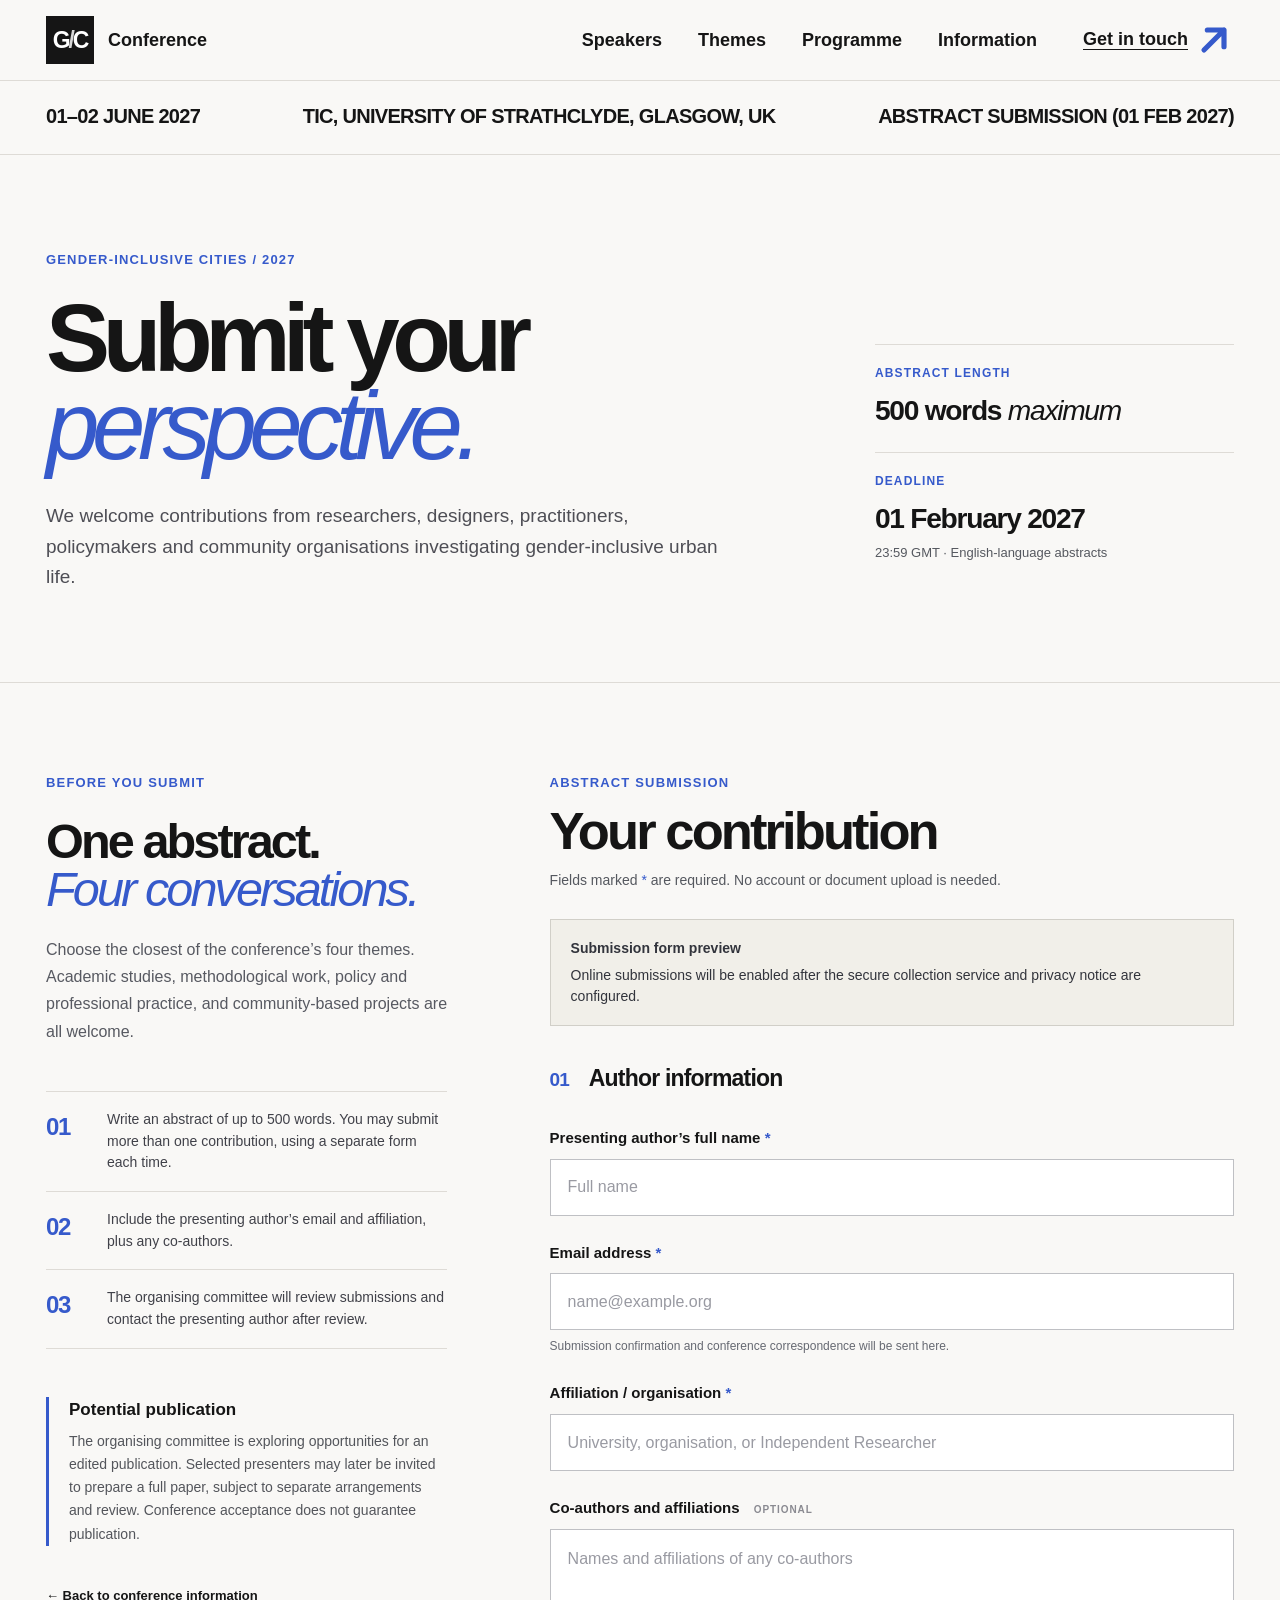
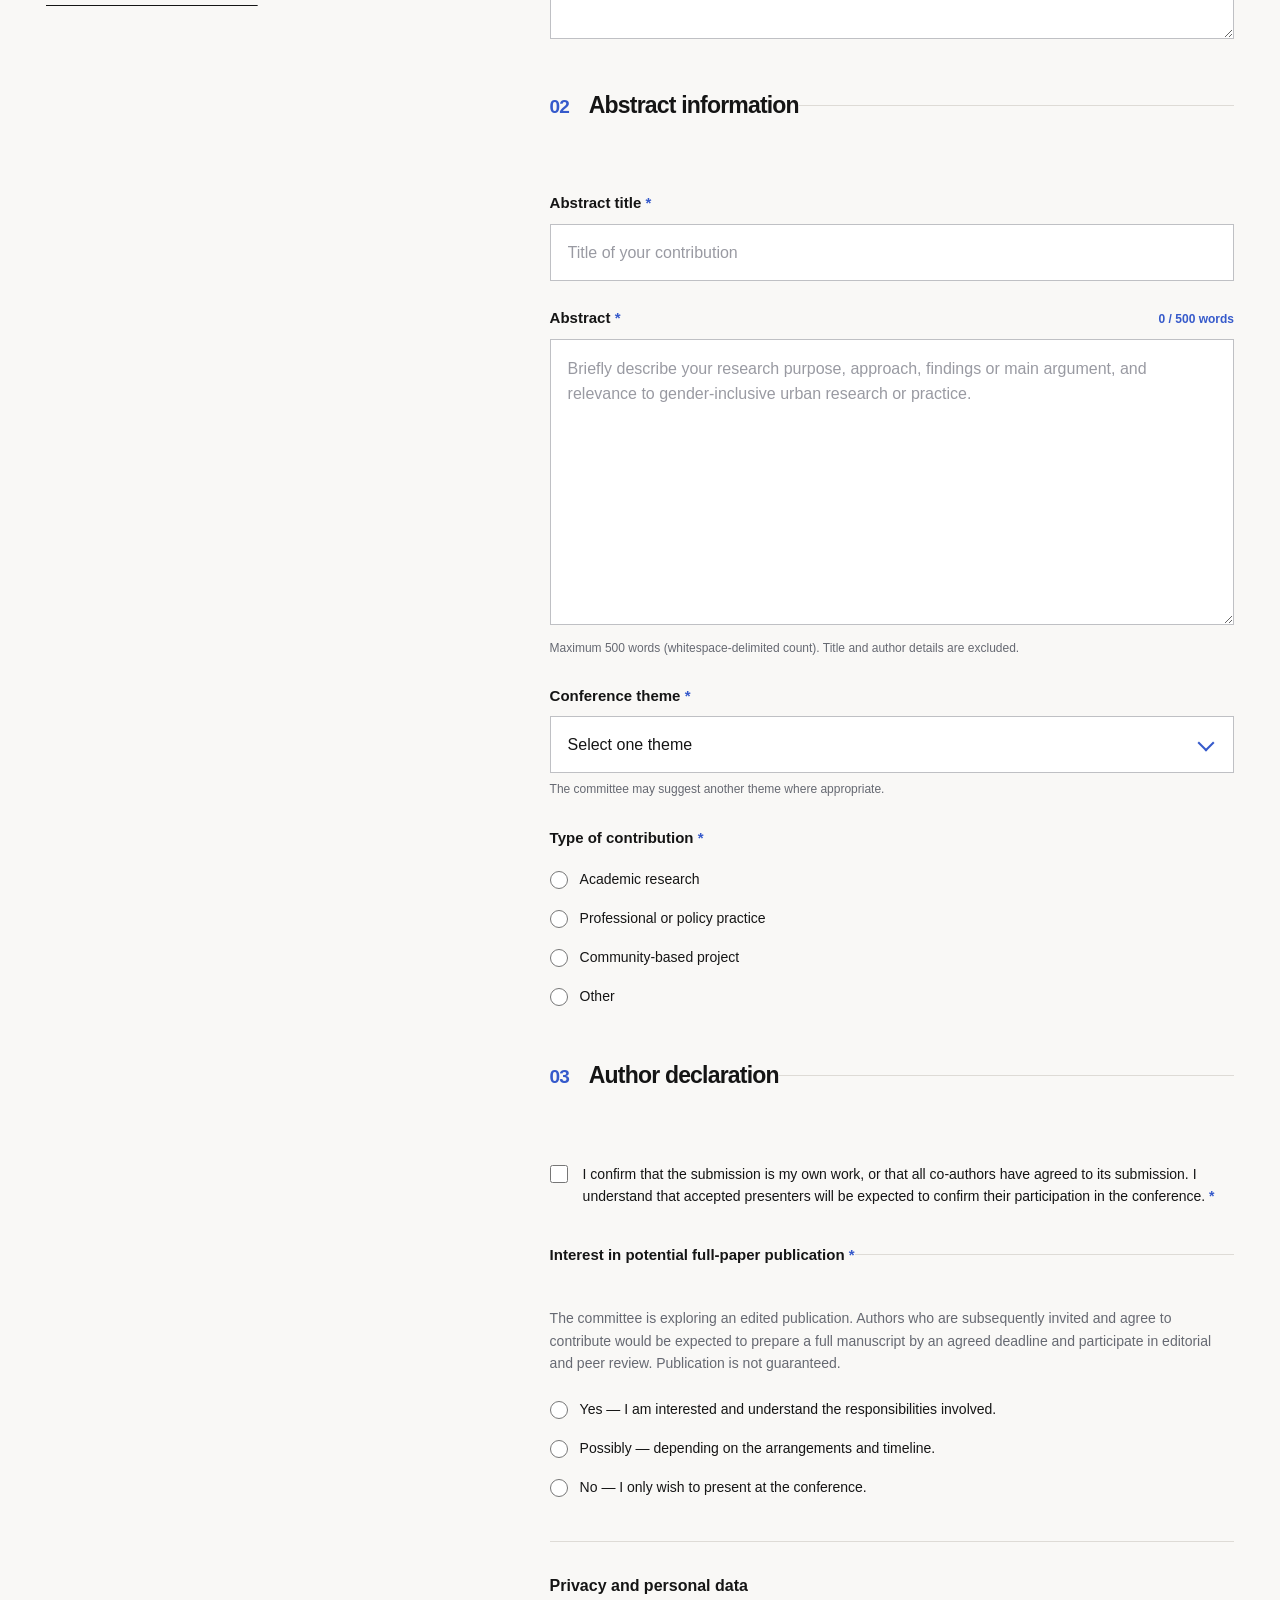
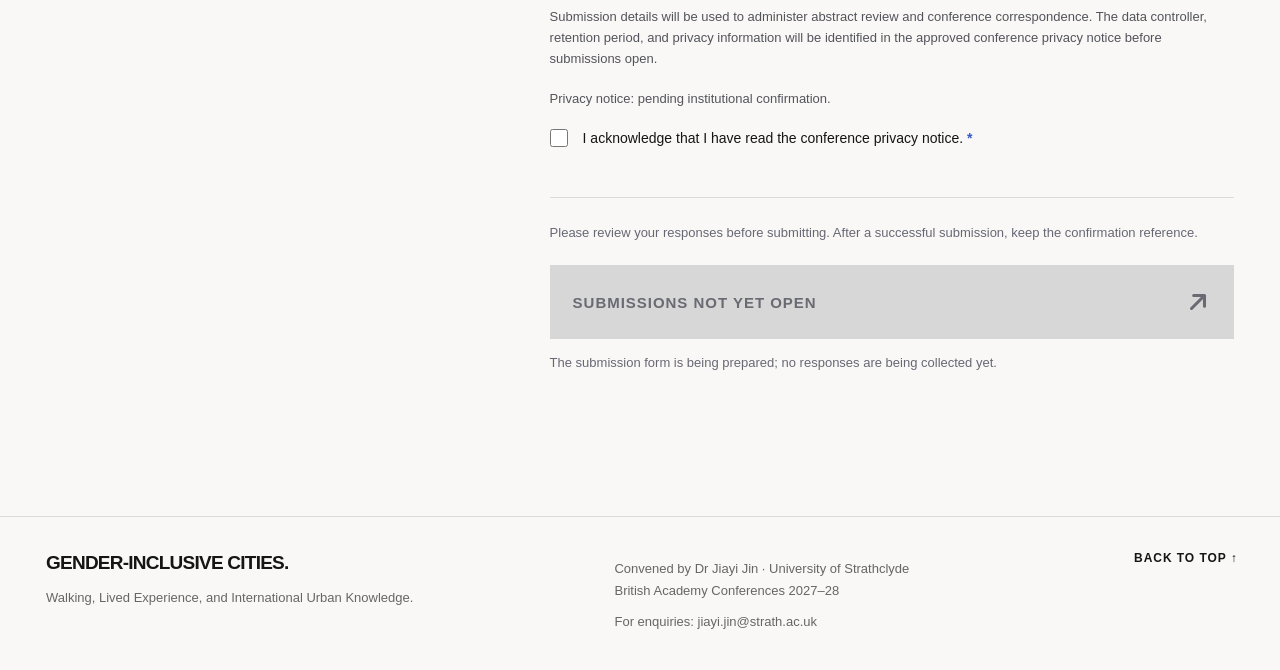
==== submit/index.html @ c65b5f75 "submission page" ====
<!DOCTYPE html>
<html lang="en">
<head>
<meta charset="utf-8">
<meta name="viewport" content="width=device-width, initial-scale=1">
<meta name="theme-color" content="#f9f8f6">
<meta name="description" content="Submit a 500-word abstract for Gender-inclusive Cities 2027 in Glasgow. Deadline: 1 February 2027, 23:59 GMT.">
<title>Abstract Submission | Gender-inclusive Cities 2027</title>
<link rel="icon" href="../assets/favicon.svg" type="image/svg+xml">
<link rel="stylesheet" href="../assets/style.css">
<link rel="stylesheet" href="style.css">
</head>
<body>
<a href="#main" class="skip-link">Skip to content</a>
<header class="site-header" id="top">
  <div class="wrap nav-row">
    <a class="brand" href="../" aria-label="Gender-inclusive Cities, return to homepage"><span class="brand-symbol">G<span>/</span>C</span><span class="brand-label">Conference</span></a>
    <nav class="nav-links" aria-label="Main navigation">
      <a href="../#speakers">Speakers</a>
      <a href="../#themes">Themes</a>
      <a href="../#programme">Programme</a>
      <a href="../#information">Information</a>
      <a class="nav-contact" href="../#contact"><span class="nav-contact-label">Get in touch</span><span aria-hidden="true" class="nav-contact-arrow"><svg class="nav-contact-arrow-icon" width="40" height="40" viewBox="0 0 24 24" focusable="false"><path d="M6 18 18 6 M8 6 H18 V16" fill="none" stroke="currentColor" stroke-width="3.1" stroke-linecap="round" stroke-linejoin="round"/></svg></span></a>
    </nav>
  </div>
</header>
<section class="facts-strip" aria-label="Conference essentials">
 <div class="wrap facts-row">
  <div class="fact-cell">01–02 JUNE 2027</div>
  <div class="fact-cell fact-venue">TIC, UNIVERSITY OF STRATHCLYDE, GLASGOW, UK</div>
  <div class="fact-cell">ABSTRACT SUBMISSION <span class="fact-nowrap">(01 FEB 2027)</span></div>
 </div>
</section>
<main id="main">
  <section class="submit-hero wrap" aria-labelledby="submission-title">
    <div>
      <p class="submit-kicker">GENDER-INCLUSIVE CITIES / 2027</p>
      <h1 id="submission-title">Submit your<br><em>perspective.</em></h1>
      <p class="submit-deck">We welcome contributions from researchers, designers, practitioners, policymakers and community organisations investigating gender-inclusive urban life.</p>
    </div>
    <div class="submit-metrics" aria-label="Submission essentials">
      <div><span>ABSTRACT LENGTH</span><strong>500 words <em>maximum</em></strong></div>
      <div><span>DEADLINE</span><strong>01 February 2027</strong><small>23:59 GMT · English-language abstracts</small></div>
    </div>
  </section>
  <div class="submit-divider"></div>
  <section class="submission-layout wrap" aria-label="Submission form and guidelines">
   <aside class="submission-aside">
     <p class="submit-kicker">BEFORE YOU SUBMIT</p>
     <h2>One abstract.<br><em>Four conversations.</em></h2>
     <p>Choose the closest of the conference’s four themes. Academic studies, methodological work, policy and professional practice, and community-based projects are all welcome.</p>
     <div class="guidance-panel">
       <div><span>01</span><p>Write an abstract of up to 500 words. You may submit more than one contribution, using a separate form each time.</p></div>
       <div><span>02</span><p>Include the presenting author’s email and affiliation, plus any co-authors.</p></div>
       <div><span>03</span><p>The organising committee will review submissions and contact the presenting author after review.</p></div>
     </div>
     <div class="publication-note">
       <h3>Potential publication</h3>
       <p>The organising committee is exploring opportunities for an edited publication. Selected presenters may later be invited to prepare a full paper, subject to separate arrangements and review. Conference acceptance does not guarantee publication.</p>
     </div>
     <a class="back-to-home" href="../#information">← Back to conference information</a>
   </aside>
   <div class="form-column">
    <div class="form-intro">
      <p class="submit-kicker">ABSTRACT SUBMISSION</p>
      <h2>Your contribution</h2>
      <p>Fields marked <span aria-hidden="true" class="required-mark">*</span><span class="sr-only">required</span> are required. No account or document upload is needed.</p>
    </div>
    <div id="submission-availability" class="submission-notice" role="status" aria-live="polite">
      <strong>Submission form preview</strong>
      <span>Online submissions will be enabled after the secure collection service and privacy notice are configured.</span>
    </div>
    <form id="abstract-form" method="post" action="" accept-charset="UTF-8" autocomplete="on">
      <input type="hidden" name="request_uid" id="request_uid" value="">
      <div class="anti-spam" aria-hidden="true"><label for="homepage_field">Leave this field empty</label><input id="homepage_field" name="website_field" type="text" tabindex="-1" autocomplete="off"></div>
      <fieldset class="form-section">
        <legend><span>01</span> Author information</legend>
        <div class="form-row"><label for="presenter_name">Presenting author’s full name <span aria-hidden="true" class="required-mark">*</span></label><input id="presenter_name" name="presenter_name" autocomplete="name" maxlength="160" required placeholder="Full name"></div>
        <div class="form-row"><label for="presenter_email">Email address <span aria-hidden="true" class="required-mark">*</span></label><input id="presenter_email" type="email" name="presenter_email" autocomplete="email" maxlength="254" required placeholder="name@example.org"><p class="input-help">Submission confirmation and conference correspondence will be sent here.</p></div>
        <div class="form-row"><label for="affiliation">Affiliation / organisation <span aria-hidden="true" class="required-mark">*</span></label><input id="affiliation" name="affiliation" maxlength="220" required placeholder="University, organisation, or Independent Researcher"></div>
        <div class="form-row"><label for="coauthors">Co-authors and affiliations <span class="optional-tag">OPTIONAL</span></label><textarea id="coauthors" name="coauthors" rows="3" maxlength="2500" placeholder="Names and affiliations of any co-authors"></textarea></div>
      </fieldset>
      <fieldset class="form-section">
        <legend><span>02</span> Abstract information</legend>
        <div class="form-row"><label for="abstract_title">Abstract title <span aria-hidden="true" class="required-mark">*</span></label><input id="abstract_title" name="abstract_title" maxlength="320" required placeholder="Title of your contribution"></div>
        <div class="form-row"><div class="label-row"><label for="abstract_text">Abstract <span aria-hidden="true" class="required-mark">*</span></label><span id="word-count" class="word-count" aria-live="polite">0 / 500 words</span></div><textarea id="abstract_text" name="abstract_text" rows="10" maxlength="18000" required placeholder="Briefly describe your research purpose, approach, findings or main argument, and relevance to gender-inclusive urban research or practice."></textarea><p class="input-help" id="word-feedback">Maximum 500 words (whitespace-delimited count). Title and author details are excluded.</p></div>
        <div class="form-row"><label for="conference_theme">Conference theme <span aria-hidden="true" class="required-mark">*</span></label><div class="select-wrap"><select id="conference_theme" name="conference_theme" required><option value="">Select one theme</option><option value="Methodologies for Gender-Inclusive Research">01 — Methodologies for Gender-Inclusive Research</option><option value="Intersectionality and Lived Experience">02 — Intersectionality and Lived Experience</option><option value="Policy, Planning, and Practice">03 — Policy, Planning, and Practice</option><option value="Digital Urban Futures and Technology">04 — Digital Urban Futures and Technology</option></select></div><p class="input-help">The committee may suggest another theme where appropriate.</p></div>
        <fieldset class="nested-choice"><legend>Type of contribution <span aria-hidden="true" class="required-mark">*</span></legend>
          <label class="choice"><input type="radio" name="contribution_type" value="Academic research" required><span>Academic research</span></label>
          <label class="choice"><input type="radio" name="contribution_type" value="Professional or policy practice"><span>Professional or policy practice</span></label>
          <label class="choice"><input type="radio" name="contribution_type" value="Community-based project"><span>Community-based project</span></label>
          <label class="choice"><input type="radio" name="contribution_type" value="Other"><span>Other</span></label>
        </fieldset>
      </fieldset>
      <fieldset class="form-section declaration-section">
        <legend><span>03</span> Author declaration</legend>
        <label class="checkbox-line"><input type="checkbox" name="author_declaration" value="yes" required><span>I confirm that the submission is my own work, or that all co-authors have agreed to its submission. I understand that accepted presenters will be expected to confirm their participation in the conference. <b aria-hidden="true" class="required-mark">*</b></span></label>
        <fieldset class="nested-choice paper-choice"><legend>Interest in potential full-paper publication <span aria-hidden="true" class="required-mark">*</span></legend>
          <p class="input-help paper-intro">The committee is exploring an edited publication. Authors who are subsequently invited and agree to contribute would be expected to prepare a full manuscript by an agreed deadline and participate in editorial and peer review. Publication is not guaranteed.</p>
          <label class="choice"><input type="radio" name="publication_interest" value="Yes" required><span>Yes — I am interested and understand the responsibilities involved.</span></label>
          <label class="choice"><input type="radio" name="publication_interest" value="Possibly"><span>Possibly — depending on the arrangements and timeline.</span></label>
          <label class="choice"><input type="radio" name="publication_interest" value="No"><span>No — I only wish to present at the conference.</span></label>
        </fieldset>
        <div class="privacy-block"><p class="privacy-heading">Privacy and personal data</p><p>Submission details will be used to administer abstract review and conference correspondence. The data controller, retention period, and privacy information will be identified in the approved conference privacy notice before submissions open.</p>
          <p><a id="privacy-notice-link" href="#" hidden target="_blank" rel="noopener">Read the conference privacy notice <span aria-hidden="true">↗</span></a><span id="privacy-notice-pending">Privacy notice: pending institutional confirmation.</span></p>
          <label class="checkbox-line"><input type="checkbox" id="privacy_acknowledged" name="privacy_acknowledged" value="yes" required><span>I acknowledge that I have read the conference privacy notice. <b aria-hidden="true" class="required-mark">*</b></span></label>
        </div>
      </fieldset>
      <div class="submission-controls">
        <p class="submission-caution">Please review your responses before submitting. After a successful submission, keep the confirmation reference.</p>
        <button class="submit-button" id="send-button" type="submit" disabled>SUBMISSIONS NOT YET OPEN <svg width="26" height="26" viewBox="0 0 24 24" aria-hidden="true"><path d="M6 18 18 6 M8 6 H18 V16" fill="none" stroke="currentColor" stroke-width="2.8" stroke-linecap="round" stroke-linejoin="round"/></svg></button>
        <p id="submission-message" class="submission-message" aria-live="polite">The submission form is being prepared; no responses are being collected yet.</p>
      </div>
    </form>
   </div>
  </section>
</main>
<footer class="footer"><div class="wrap footer-inner"><div><strong>GENDER-INCLUSIVE CITIES<span>.</span></strong><p>Walking, Lived Experience, and International Urban Knowledge.</p></div><div><p>Convened by Dr Jiayi Jin · University of Strathclyde<br>British Academy Conferences 2027–28</p><p class="fineprint">For enquiries: <a href="mailto:jiayi.jin@strath.ac.uk">jiayi.jin@strath.ac.uk</a></p></div><a href="#top">BACK TO TOP ↑</a></div></footer>
<script src="config.js"></script>
<script src="submit.js"></script>
</body>
</html>
---- assets/style.css ----
/* Gender-inclusive Cities / Editorial conference theme B
   Edit these CSS variables to change the entire colour palette. */
:root{--paper:#f7f5f1;--ink:#1c1d24;--blue:#3946d9;--blue-strong:#3340cf;--lavender:#e9e8fa;--lilac:#d4d5f3;--coral:#edaa86;--white:#fff;--muted:#676875;--line:#d9d7d0;--soft-line:#dce0eb}
*{box-sizing:border-box}html{scroll-behavior:smooth;scroll-padding-top:88px}body{margin:0;background:var(--paper);color:var(--ink);font-family:Helvetica, Arial, sans-serif;line-height:1.5;-webkit-font-smoothing:antialiased}a{color:inherit;text-decoration:none}button,a{outline-offset:4px}::selection{background:#bfc4fb;color:#171828}.wrap{width:min(1376px,calc(100% - 92px));margin-inline:auto}.skip-link{position:absolute;left:-9999px;top:0;z-index:100;background:#fff;padding:1rem}.skip-link:focus{left:8px}.topline{background:var(--ink);color:#fff}.topline-inner{display:flex;justify-content:space-between;gap:20px;min-height:30px;align-items:center;font-size:10px;letter-spacing:.16em;font-weight:700}.site-header{background:var(--paper);position:relative;z-index:10;border-bottom:1px solid var(--line)}.nav-row{display:flex;align-items:center;justify-content:space-between;gap:40px;min-height:84px}.brand{display:flex;align-items:center;gap:14px}.brand-symbol{background:var(--blue);color:#fff;width:52px;height:52px;display:flex;align-items:center;justify-content:center;white-space:nowrap;font-size:23px;font-weight:900;letter-spacing:-.09em}.brand-symbol span{color:var(--coral)}.brand-label{font-size:12px;font-weight:900;letter-spacing:.07em;line-height:1.17}.nav-links{display:flex;align-items:center;gap:36px;font-size:13px;font-weight:700}.nav-links>a:hover{text-decoration:underline;text-underline-offset:5px}.nav-links .nav-contact{background:var(--ink);color:#fff;padding:12px 17px}.nav-links .nav-contact:hover{background:var(--blue);text-decoration:none}.nav-contact span{margin-left:10px}
.key-facts{background:var(--blue);color:#fff}.fact-grid{display:grid;grid-template-columns:1fr 1.12fr .9fr;gap:0;position:relative;padding-top:21px;padding-bottom:27px}.fact{min-width:0;padding:0 28px 0 0}.fact+.fact{border-left:1px solid rgba(255,255,255,.3);padding-left:28px}.fact-label{display:block;color:#cbd0ff;font-size:10px;letter-spacing:.17em;font-weight:800;margin-bottom:8px}.fact-value{font-weight:800;letter-spacing:-.038em;font-size:clamp(18px,1.85vw,27px);line-height:1.15}.fact-star{color:var(--coral)}.fact-small{font-size:15px;letter-spacing:-.01em;font-weight:400;color:#e1e2ff;margin-left:7px}.fact-note{position:absolute;bottom:6px;left:0;font-size:10px;letter-spacing:.005em;color:#e0e2ff;margin:0}
.hero{padding-block:62px 70px;display:grid;grid-template-columns:1.08fr .92fr;gap:45px;min-height:592px}.hero-left{display:flex;flex-direction:column;min-width:0}.eyebrow,.section-kicker{font-size:11px;letter-spacing:.16em;font-weight:800}.eyebrow{display:flex;gap:9px;align-items:center}.dot{height:9px;width:9px;border-radius:100%;display:inline-block;background:var(--coral)}.eyebrow-separator{color:var(--blue);padding:0 4px}.hero h1{font-size:clamp(66px,7.35vw,119px);font-weight:800;letter-spacing:-.091em;line-height:.94;margin:29px 0 24px}.hero h1 em,.section-intro h2 em,.themes-header h2 em,.programme-lead h2 em,.information-section h2 em,.contact-inner h2 em{font-family:Helvetica, Arial, sans-serif;font-style:italic;font-weight:400;letter-spacing:-.04em}.hero h1 em{color:var(--blue)}.period{color:var(--coral)}.hero-sub{font-size:clamp(19px,2vw,27px);font-weight:600;line-height:1.24;letter-spacing:-.035em;margin:0}.hero-footer{display:flex;align-items:end;justify-content:space-between;gap:20px;margin-top:auto;padding-top:30px}.hero-footer p{max-width:330px;font-size:14px;color:var(--muted);line-height:1.62;margin:0}.round-link{flex:0 0 138px;width:138px;height:64px;border-top:1px solid var(--ink);border-bottom:1px solid var(--ink);display:flex;align-items:center;justify-content:space-between;gap:12px;font-size:10px;line-height:1.4;font-weight:900;letter-spacing:.045em}.round-link>span{font-size:27px;color:var(--blue);font-weight:400}.round-link:hover{color:var(--blue);border-color:var(--blue)}
.roll-panel{background:var(--blue);color:white;position:relative;padding:30px 31px 20px;overflow:hidden;isolation:isolate;min-height:500px;display:flex;flex-direction:column}.roll-panel:before{content:'';position:absolute;right:-60px;top:-95px;width:250px;height:250px;border:1px solid rgba(255,255,255,.2);border-radius:50%;z-index:-1}.roll-panel:after{content:'';position:absolute;right:-90px;top:-125px;width:310px;height:310px;border:1px solid rgba(255,255,255,.13);border-radius:50%;z-index:-1}.roll-top{display:flex;align-items:start;justify-content:space-between;gap:15px;margin-bottom:28px}.roll-label{font-size:10px;letter-spacing:.16em;color:#d4d7ff;font-weight:800}.roll-top h2{font-size:clamp(23px,2.15vw,34px);line-height:1.1;letter-spacing:-.045em;margin:12px 0 0;font-weight:700}.roll-top h2 span{color:var(--coral)}.roll-count{font-size:53px;line-height:1;font-weight:800;letter-spacing:-.06em;text-align:right}.roll-count span{display:block;font-size:9px;letter-spacing:.1em;color:#e3e4ff;font-weight:700;margin-top:8px}.roll-grid{display:grid;grid-template-columns:1fr 1fr;gap:0 23px;position:relative;z-index:2}.roll-name{display:flex;align-items:baseline;gap:8px;padding:7px 0;border-bottom:1px solid rgba(255,255,255,.28);font-size:clamp(11px,1.05vw,14px);font-weight:600;line-height:1.2}.roll-name:hover{color:#ffdbca}.roll-bullet{display:inline-block;flex:0 0 5px;width:5px;height:5px;border-radius:50%;background:var(--coral)}.roll-bottom{display:flex;justify-content:space-between;gap:15px;align-items:end;font-size:9px;font-weight:800;letter-spacing:.11em;margin-top:auto;padding-top:36px;position:relative;z-index:1}.roll-bottom a{white-space:nowrap;color:#fff;border-bottom:1px solid white;padding-bottom:4px}.roll-orbit{width:190px;position:absolute;bottom:-13px;left:-5px;opacity:.4;pointer-events:none}
.meta-band{background:var(--ink);color:#fff}.meta-items{min-height:70px;display:flex;align-items:center;justify-content:space-between;gap:22px;font-size:10px;letter-spacing:.14em;font-weight:800}.meta-items b{font-size:23px;letter-spacing:-.03em;margin-right:7px;color:var(--coral)}.meta-items i{font-family:Helvetica, Arial, sans-serif;font-size:17px;font-style:normal;color:var(--coral)}
.speakers-section{background:var(--lavender);padding:95px 0 100px}.section-kicker{color:var(--blue)}.section-intro{display:grid;grid-template-columns:1fr minmax(340px,.66fr);gap:70px;align-items:end;margin:15px 0 55px}.section-intro h2,.themes-header h2,.programme-lead h2,.information-section h2,.contact-inner h2{font-size:clamp(42px,5.3vw,77px);line-height:1;letter-spacing:-.065em;margin:0;font-weight:800}.section-intro h2 em,.themes-header h2 em,.programme-lead h2 em,.information-section h2 em,.contact-inner h2 em{color:var(--blue)}.section-intro p{font-size:15px;line-height:1.75;color:#565967;margin:0 0 6px}.speaker-group{border-top:1px solid #b8badc;padding:28px 0 48px;scroll-margin-top:40px}.group-head{display:grid;grid-template-columns:100px minmax(0,1fr) minmax(180px,260px);gap:16px;margin-bottom:24px;align-items:start}.group-no{font-size:67px;line-height:1;letter-spacing:-.08em;font-weight:900;color:var(--blue)}.group-sash{font-size:18px;vertical-align:top;letter-spacing:0;margin-left:8px;font-weight:400;color:#858cd4}.group-category{font-size:10px;font-weight:800;letter-spacing:.15em;color:var(--blue);margin-bottom:7px}.group-head h3{font-size:30px;line-height:1.1;letter-spacing:-.04em;max-width:580px;margin:0 0 8px}.group-desc{font-size:14px;color:#626475;max-width:650px;margin:0;line-height:1.5}.chair{border-left:2px solid var(--blue);padding-left:15px;margin-top:3px}.chair span{display:block;font-size:10px;font-weight:800;letter-spacing:.12em;color:var(--blue);margin-bottom:5px}.chair strong{display:block;font-size:14px;line-height:1.4}.speaker-grid{display:grid;grid-template-columns:repeat(4,minmax(0,1fr));gap:14px}.person-card{background:#fff;min-height:286px;border:1px solid rgba(38,40,95,.08);padding:19px 18px 17px;display:flex;flex-direction:column;transition:transform .2s ease,box-shadow .2s ease}.person-card:hover{transform:translateY(-3px);box-shadow:0 12px 24px rgba(22,31,74,.09)}.person-meta{display:flex;justify-content:space-between;gap:10px;color:#7c7e94;font-size:9px;letter-spacing:.06em;font-weight:800;min-height:14px}.person-index{color:var(--blue);letter-spacing:0}.person-card h4{font-size:clamp(21px,1.68vw,26px);letter-spacing:-.052em;line-height:1.06;margin:25px 0 13px;min-height:58px}.person-role{font-weight:700;font-size:12px;line-height:1.45;margin:0 0 4px}.person-institution{font-size:12px;line-height:1.4;color:#686b7b;margin:0}.muted-institution{font-style:italic}.person-bottom{margin-top:auto;padding-top:18px;border-top:1px solid #e4e4ef}.person-bottom p{font-size:11px;line-height:1.48;color:#656778;margin:0}.person-status{display:inline-block;background:#f9e6db;color:#914a2b;font-size:9px;line-height:1.3;font-weight:800;margin-top:8px;padding:4px 7px;text-transform:uppercase;letter-spacing:.03em}.speaker-disclaimer{font-size:11px;line-height:1.7;margin:0;color:#5a5d73}
.themes-section{padding-top:103px;padding-bottom:115px}.themes-header{display:grid;grid-template-columns:1.2fr .8fr;gap:45px;margin-top:20px;margin-bottom:55px;align-items:end}.themes-header p{max-width:350px;font-size:16px;line-height:1.65;color:var(--muted)}.theme-list{border-top:1px solid var(--ink)}.theme-item{position:relative;display:grid;grid-template-columns:210px 1fr 70px;align-items:center;border-bottom:1px solid #c8c7c0;gap:20px;padding:20px 12px;transition:background .2s ease}.theme-item:hover{background:#edeef7}.theme-item>span{font-size:11px;font-weight:800;letter-spacing:.12em;color:var(--blue)}.theme-item h3{font-size:clamp(24px,2.5vw,37px);font-weight:600;letter-spacing:-.05em;line-height:1.13;margin:0}.theme-arrow{font-size:28px;color:var(--blue);text-align:right}
.programme-section{background:#dcdef8;padding:90px 0}.programme-inner{display:grid;grid-template-columns:.92fr 1.08fr;gap:80px}.programme-lead h2{margin-top:17px}.programme-lead>p{font-size:15px;line-height:1.75;color:#575b70;max-width:460px;margin:28px 0}.programme-status{display:inline-flex;gap:25px;align-items:center;border:1px solid var(--blue);padding:13px 17px;font-weight:800;font-size:11px;letter-spacing:.09em;color:var(--blue)}.programme-status span{font-size:19px}.schedule-preview{background:var(--paper);padding:25px 27px}.schedule-top,.schedule-bottom{display:flex;justify-content:space-between;gap:16px;font-size:10px;font-weight:800;letter-spacing:.12em;color:var(--blue);padding:0 0 20px}.schedule-row{border-top:1px solid var(--line);display:grid;grid-template-columns:45px 1fr 20px;align-items:center;gap:10px;padding:22px 0}.schedule-row>span{font-size:20px;font-weight:800;color:var(--blue)}.schedule-row strong{font-size:17px;letter-spacing:-.03em;line-height:1.3}.schedule-row a{font-size:20px;color:var(--blue)}.schedule-bottom{border-top:1px solid var(--line);padding-top:18px;padding-bottom:0;color:var(--muted);font-weight:500;letter-spacing:0}
.information-section{padding-top:110px;padding-bottom:122px}.information-grid{display:grid;grid-template-columns:1fr 1fr;gap:100px;margin-top:18px}.information-grid>div:first-child p{color:var(--muted);font-size:16px;line-height:1.75;max-width:460px;margin-top:27px}.information-details>div{padding:18px 0 20px;border-bottom:1px solid var(--line);display:grid;grid-template-columns:135px 1fr;column-gap:10px;row-gap:5px}.information-details>div:first-child{border-top:1px solid var(--line)}.information-details span{font-size:11px;font-weight:800;color:var(--blue);letter-spacing:.09em;grid-row:1 / span 2;padding-top:3px}.information-details strong{font-size:17px;letter-spacing:-.03em}.information-details p{margin:0;color:var(--muted);font-size:13px;line-height:1.5}
.contact-section{background:var(--blue);color:white}.contact-inner{padding:85px 0 100px;display:grid;grid-template-columns:1fr .7fr;gap:100px;align-items:center}.contact-inner .section-kicker{color:#ced0ff;display:block;margin-bottom:24px}.contact-inner h2 em{color:var(--coral)}.contact-right p{font-size:16px;line-height:1.7;max-width:420px;margin:0 0 26px}.contact-button{background:white;color:var(--ink);display:inline-flex;justify-content:space-between;gap:60px;align-items:center;padding:15px 22px;font-size:11px;letter-spacing:.08em;font-weight:800}.contact-button>span{font-size:24px;color:var(--blue);line-height:1}.contact-button:hover{background:#eaeafd}.footer{background:var(--ink);color:white}.footer-inner{min-height:170px;padding:35px 0;display:grid;grid-template-columns:1.1fr 1fr 100px;gap:30px;align-items:start}.footer-inner strong{font-size:19px;letter-spacing:-.04em}.footer-inner strong span{color:var(--coral)}.footer p{margin:9px 0 0;font-size:12px;line-height:1.7;color:#c7c8d2}.footer .fineprint{font-size:10px;color:#8f91a1}.footer-inner>a{font-size:11px;letter-spacing:.08em;font-weight:800;text-align:right;white-space:nowrap}
@media(max-width:1160px){.wrap{width:min(100% - 56px,1376px)}.nav-links{gap:23px}.hero{gap:24px}.roll-panel{padding:24px 22px}.roll-name{font-size:12px}.group-head{grid-template-columns:70px 1fr 220px}.group-no{font-size:52px}.person-card{padding:15px 14px}.person-card h4{font-size:21px}.information-grid{gap:55px}}
@media(max-width:930px){.wrap{width:calc(100% - 44px)}.nav-row{min-height:75px}.nav-links{gap:17px;font-size:12px}.nav-links .nav-contact{padding:10px 12px}.hero{grid-template-columns:1fr;min-height:auto;padding-block:54px 62px}.hero h1{font-size:clamp(72px,12vw,110px);margin-bottom:22px}.hero-footer{margin-top:22px}.hero-left{min-height:420px}.roll-panel{min-height:480px;padding:29px 30px}.roll-name{font-size:14px}.roll-top h2{font-size:31px}.meta-items{flex-wrap:wrap;padding-block:18px}.speaker-grid{grid-template-columns:repeat(2,1fr)}.person-card{min-height:240px;padding:18px}.person-card h4{font-size:25px;min-height:auto}.programme-inner{gap:35px}.group-head{grid-template-columns:65px 1fr 210px}.theme-item{grid-template-columns:130px 1fr 30px}.contact-inner{gap:40px}}
@media(max-width:670px){.topline-inner{min-height:26px;font-size:8px;letter-spacing:.09em}.topline-inner span:last-child{display:none}.wrap{width:calc(100% - 34px)}.nav-row{min-height:70px;gap:10px;align-items:center}.brand-symbol{width:42px;height:42px;font-size:19px}.brand-label{font-size:9px}.nav-links{gap:10px;font-size:11px}.nav-links a:not(:last-child){display:none}.nav-links .nav-contact{font-size:10px;padding:10px 11px}.nav-contact span{margin-left:1px}.fact-grid{grid-template-columns:1fr;gap:13px;padding-top:20px;padding-bottom:37px}.fact{padding:0!important;border:0!important;display:grid;grid-template-columns:98px 1fr;align-items:baseline;gap:8px}.fact-label{font-size:9px;letter-spacing:.07em;margin:0}.fact-value{font-size:19px}.fact-small{font-size:13px;display:block;margin:3px 0 0}.fact-note{font-size:9px;bottom:9px}.hero{padding-top:40px;padding-bottom:40px;gap:36px}.hero-left{min-height:auto}.eyebrow{font-size:9px}.hero h1{font-size:clamp(58px,13.3vw,91px);letter-spacing:-.09em;line-height:.93;margin:22px 0 25px}.hero-sub{font-size:20px}.hero-footer{margin-top:25px;align-items:end;gap:10px}.hero-footer p{font-size:12px;max-width:220px}.round-link{flex-basis:110px;width:110px;height:54px;font-size:9px}.roll-panel{min-height:0;padding:25px 19px 24px}.roll-top{margin-bottom:18px}.roll-top h2{font-size:27px}.roll-count{font-size:45px}.roll-grid{gap:0 11px}.roll-name{font-size:11px;min-height:34px;padding:8px 0}.roll-bottom{padding-top:25px;font-size:8px}.roll-bottom>span{max-width:120px}.meta-items{display:grid;grid-template-columns:1fr 1fr;gap:15px;padding-block:18px;min-height:0;font-size:9px}.meta-items b{font-size:18px}.speakers-section{padding:69px 0 72px}.section-intro{grid-template-columns:1fr;gap:15px;margin:14px 0 32px}.section-intro h2,.themes-header h2,.programme-lead h2,.information-section h2,.contact-inner h2{font-size:clamp(44px,10vw,66px)}.section-intro p{font-size:13px}.group-head{grid-template-columns:1fr 1fr;gap:8px;margin-bottom:18px}.group-no{grid-column:1/-1;font-size:38px}.group-category{font-size:9px}.group-head h3{font-size:24px}.group-desc{font-size:12px}.chair{max-width:220px;margin-top:15px}.chair strong{font-size:12px}.speaker-grid{grid-template-columns:1fr 1fr;gap:9px}.person-card{min-height:266px;padding:14px 12px}.person-meta{font-size:8px}.person-card h4{font-size:21px;margin-top:17px}.person-role{font-size:11px}.person-institution,.person-bottom p{font-size:10px}.person-bottom{padding-top:12px}.speaker-group{padding-bottom:33px}.themes-section{padding:73px 0}.themes-header{grid-template-columns:1fr;gap:12px;margin-bottom:27px}.themes-header p{font-size:14px}.theme-item{grid-template-columns:1fr 32px;gap:5px;padding:19px 0}.theme-item>span{grid-column:1/-1}.theme-item h3{font-size:25px}.theme-arrow{font-size:22px}.programme-section{padding:70px 0}.programme-inner{grid-template-columns:1fr;gap:35px}.programme-lead>p{font-size:14px}.schedule-preview{padding:21px}.schedule-row strong{font-size:14px}.information-section{padding:75px 0}.information-grid{grid-template-columns:1fr;gap:30px}.information-grid>div:first-child p{font-size:14px}.information-details>div{grid-template-columns:90px 1fr}.information-details span{font-size:9px}.information-details strong{font-size:15px}.information-details p{font-size:12px}.contact-inner{padding:65px 0 80px;grid-template-columns:1fr;gap:20px}.contact-right p{font-size:14px}.footer-inner{grid-template-columns:1fr;min-height:auto;gap:13px}.footer-inner>a{text-align:left}}
@media(max-width:380px){.roll-name{font-size:10px}.roll-bullet{flex-basis:4px;width:4px;height:4px}.person-card{min-height:302px;padding:11px 9px}.person-card h4{font-size:19px}.person-meta{font-size:7px}.hero h1{font-size:56px}.fact-value{font-size:17px}}
@media(prefers-reduced-motion:reduce){html{scroll-behavior:auto}.person-card,.theme-item{transition:none}}


/* Refined version based on client feedback */
:root{--paper:#faf9f6;--ink:#161616;--blue:#3558d4;--blue-strong:#2d49b0;--lavender:#faf9f6;--lilac:#f2f1ec;--coral:#d88b67;--white:#fff;--muted:#55585f;--line:#d9d5cd;--soft-line:#e4e1d9}
.topline{background:var(--paper);color:var(--ink);border-bottom:1px solid var(--line)}
.topline-inner{font-size:12px;letter-spacing:.12em;font-weight:700;min-height:34px}
.brand-symbol{background:var(--ink);color:#fff}
.brand-symbol span{color:#d7d7d7}
.nav-links{font-size:14px}
.nav-links .nav-contact{background:transparent;color:var(--ink);padding:0;border-bottom:1px solid var(--ink)}
.nav-links .nav-contact:hover{background:transparent;color:var(--blue)}
.key-facts{background:var(--paper);color:var(--ink);border-bottom:1px solid var(--line)}
.fact-grid{padding-top:24px;padding-bottom:24px}
.fact+.fact{border-left:1px solid var(--line)}
.fact-label{color:#666;font-size:12px;letter-spacing:.08em;margin-bottom:10px}
.fact-value{font-size:clamp(23px,2vw,30px);font-weight:700;letter-spacing:-.03em}
.fact-small,.fact-note{color:#666}
.fact-small{font-size:17px}
.fact-note{position:static;grid-column:1/-1;font-size:13px;padding-top:10px}
.hero{padding-block:72px 80px;gap:60px;min-height:auto}
.eyebrow,.section-kicker,.roll-label,.group-category,.chair span,.theme-item>span,.programme-status,.schedule-top,.information-details span,.footer-inner>a,.nav-links .nav-contact,.topline-inner{font-size:12px;letter-spacing:.08em}
.hero h1 em,.section-intro h2 em,.themes-header h2 em,.programme-lead h2 em,.information-section h2 em,.contact-inner h2 em{font-family:Helvetica, Arial, sans-serif;font-style:italic;color:var(--blue)}
.hero-sub{font-size:clamp(22px,2.1vw,30px);font-weight:500}
.hero-footer p{font-size:16px;line-height:1.7;max-width:360px}
.round-link{font-size:12px;font-weight:700;width:160px;flex-basis:160px}
.roll-panel{background:var(--white);color:var(--ink);border:1px solid var(--line);min-height:auto;padding:28px 30px 24px}
.roll-panel:before,.roll-panel:after,.roll-orbit{display:none}
.roll-label{color:#666}
.roll-top{margin-bottom:20px}
.roll-top h2{font-size:clamp(28px,2.4vw,38px);font-weight:700}
.roll-top h2 span{color:var(--ink)}
.roll-count{font-size:58px;color:var(--blue)}
.roll-count span{color:#666;font-size:12px}
.roll-grid{gap:0 26px}
.roll-name{border-bottom:1px solid var(--line);font-size:15px;font-weight:500;padding:9px 0}
.roll-name:hover{color:var(--blue)}
.roll-bullet{background:var(--ink)}
.roll-bottom{font-size:12px;padding-top:24px}
.roll-bottom a{color:var(--ink);border-color:var(--ink)}
.speakers-section,.themes-section,.programme-section,.information-section,.contact-section,.footer{background:var(--paper);color:var(--ink)}
.section-intro{margin-bottom:42px;gap:40px}
.section-intro p,.themes-header p,.programme-lead>p,.information-grid>div:first-child p,.contact-right p,.speaker-disclaimer{font-size:16px;line-height:1.7;color:var(--muted)}
.section-intro h2,.themes-header h2,.programme-lead h2,.information-section h2,.contact-inner h2{font-size:clamp(44px,5vw,74px)}
.group-head{grid-template-columns:60px 1fr 210px;gap:18px;margin-bottom:18px}
.group-no{font-size:42px;font-weight:700}
.group-sash{display:none}
.group-head h3{font-size:32px;font-weight:700;max-width:700px}
.group-desc{font-size:15px;max-width:700px}
.chair{border-left:1px solid var(--ink);padding-left:12px}
.chair strong{font-size:15px;font-weight:600}
.speaker-grid{grid-template-columns:repeat(4,minmax(0,1fr));gap:12px}
.person-card{background:transparent;border:1px solid var(--line);min-height:170px;padding:18px 16px 16px;justify-content:flex-start}
.person-card:hover{transform:none;box-shadow:none;border-color:#bdb8ae}
.person-card h4{font-size:24px;line-height:1.08;margin:0 0 18px;min-height:0;font-weight:700}
.person-role{font-size:14px;line-height:1.5;margin:0 0 6px;font-weight:500;color:var(--ink)}
.person-institution{font-size:14px;line-height:1.45;color:#666;margin:0}
.person-status{background:transparent;color:#8d5a2f;border:1px solid #d8c0ab;font-size:12px;padding:5px 8px;margin-top:16px;display:inline-block}
.speaker-disclaimer{margin-top:18px}
.themes-header{margin-bottom:38px}
.theme-list{border-top:1px solid var(--line)}
.theme-item{grid-template-columns:160px 1fr 44px;border-bottom:1px solid var(--line);padding:22px 0;background:transparent}
.theme-item:hover{background:transparent;color:var(--blue)}
.theme-item h3{font-size:clamp(28px,2.6vw,40px);font-weight:600}
.programme-section{padding:100px 0;border-top:1px solid var(--line)}
.programme-status{border-color:var(--ink);color:var(--ink);font-size:12px;padding:14px 16px}
.schedule-preview{background:transparent;border:1px solid var(--line);padding:26px}
.schedule-row,.schedule-bottom{border-color:var(--line)}
.schedule-row strong{font-size:18px;font-weight:600}
.information-section{padding-top:100px;padding-bottom:100px;border-top:1px solid var(--line)}
.information-details>div:first-child,.information-details>div{border-color:var(--line)}
.information-details span{font-size:12px}
.information-details strong{font-size:18px;font-weight:600}
.contact-section{border-top:1px solid var(--line)}
.contact-inner{padding:90px 0 90px}
.contact-inner .section-kicker{color:var(--blue)}
.contact-button{background:transparent;border:1px solid var(--ink);color:var(--ink);font-size:12px}
.contact-button:hover{background:transparent;color:var(--blue);border-color:var(--blue)}
.contact-button>span{color:var(--ink)}
.footer{border-top:1px solid var(--line)}
.footer p,.footer .fineprint{color:#666;font-size:13px}
.footer-inner{min-height:auto;padding:32px 0 36px}
.footer-inner strong span{color:var(--ink)}
.footer-inner>a{text-align:right;color:var(--ink)}

@media(max-width:930px){
  .hero{gap:38px}
  .speaker-grid{grid-template-columns:repeat(2,minmax(0,1fr))}
  .group-head{grid-template-columns:50px 1fr}
  .chair{grid-column:2/3;max-width:320px}
}
@media(max-width:670px){
  .topline-inner,.eyebrow,.section-kicker,.roll-label,.group-category,.chair span,.theme-item>span,.programme-status,.schedule-top,.information-details span{font-size:11px}
  .nav-links .nav-contact{font-size:11px}
  .key-facts{border-top:1px solid var(--line)}
  .fact-grid{gap:16px;padding-bottom:20px}
  .fact{display:block !important}
  .fact-label{margin-bottom:4px;font-size:11px}
  .fact-value{font-size:22px}
  .fact-small{font-size:15px}
  .fact-note{font-size:12px;padding-top:4px}
  .hero{padding-top:46px;padding-bottom:46px}
  .hero h1{font-size:clamp(60px,14vw,90px)}
  .hero-sub{font-size:23px}
  .hero-footer p,.section-intro p,.themes-header p,.programme-lead>p,.information-grid>div:first-child p,.contact-right p,.speaker-disclaimer{font-size:15px}
  .roll-panel{padding:20px 18px}
  .roll-top h2{font-size:28px}
  .roll-name{font-size:14px;min-height:38px}
  .roll-bottom{font-size:11px}
  .section-intro h2,.themes-header h2,.programme-lead h2,.information-section h2,.contact-inner h2{font-size:clamp(42px,10vw,60px)}
  .group-head h3{font-size:26px}
  .speaker-grid{grid-template-columns:1fr;gap:10px}
  .person-card{min-height:0;padding:16px 14px}
  .person-card h4{font-size:22px;margin-bottom:12px}
  .person-role,.person-institution{font-size:14px}
  .theme-item{grid-template-columns:1fr 28px}
  .theme-item h3{font-size:28px}
  .programme-section,.information-section{padding:74px 0}
  .contact-inner{padding:70px 0}
}


/* v4 mock-up: restrained typography, three clear facts and cinematic photo */
:root { --paper:#f9f8f6; --ink:#151515; --blue:#365acb; --gold:#e5b928; --line:#dedbd6; }
html { scroll-padding-top:72px; }
body,button,a,input { font-family:Helvetica, Arial, sans-serif; }
.site-header { background:var(--paper); }
.nav-row { min-height:80px; }
.nav-links {gap:42px; font-size:17px; font-weight:700;}
.nav-links .nav-contact {border-bottom:1px solid var(--ink);padding:4px 0;}
.brand-symbol {width:48px;height:48px;font-size:23px;background:#151515;}
.brand-label {font-size:14px;letter-spacing:.045em;}
.facts-strip{background:var(--paper);border-bottom:1px solid var(--line);}
.facts-row{display:grid;grid-template-columns:1fr 1fr 1.15fr;padding-top:26px;padding-bottom:28px;}
.fact-cell{font-size:clamp(19px,1.85vw,27px);font-weight:750;letter-spacing:-.035em;line-height:1.25;padding:0 25px;white-space:nowrap;}
.fact-cell:first-child{padding-left:0}
.fact-cell+.fact-cell{border-left:1px solid var(--line)}
.fact-cell:last-child{padding-right:0;text-align:right}
.fact-nowrap{white-space:nowrap}
.hero-photo{min-height:690px;background:#27303d url('skyline-upscaled.webp') center center/cover no-repeat;position:relative;color:#f6f6f6;isolation:isolate;}
.hero-photo-overlay{position:absolute;inset:0;background:linear-gradient(90deg,rgba(10,17,23,.18),transparent 58%),linear-gradient(0deg,rgba(3,12,17,.48) 0%,transparent 27%);z-index:-1}
.hero-photo-layout{min-height:690px;display:flex;flex-direction:column;justify-content:space-between;padding-top:73px;padding-bottom:38px;}
.hero-copy h1{font-size:clamp(84px,7.4vw,118px);line-height:.92;letter-spacing:-.085em;margin:0;font-weight:800;max-width:680px}
.hero-copy h1 em{font-family:Helvetica,Arial,sans-serif;font-weight:400;font-style:italic;letter-spacing:-.063em;color:var(--gold)}
.hero-copy>p{font-size:clamp(22px,1.9vw,30px);font-weight:400;line-height:1.2;margin:23px 0 0;letter-spacing:-.02em;max-width:680px}
.partner-logos{display:grid;grid-template-columns:repeat(4,1fr);align-items:center;justify-items:center;gap:44px;margin-top:54px}
.partner-logos img{display:block;max-width:100%;height:auto;max-height:105px;object-fit:contain;}
.partner-logos img:first-child{justify-self:start}
.partner-logos img:last-child{justify-self:end}
.speakers-section{padding-top:65px;}
.section-intro{grid-template-columns:1fr auto;gap:60px;align-items:start;margin-top:10px;margin-bottom:38px}
.section-intro h2{font-size:clamp(58px,5.6vw,84px)}
.section-intro p{max-width:370px;text-align:right;padding-top:20px;}
.section-intro h2 em{color:var(--blue)}
.speaker-group{scroll-margin-top:100px}
@media(max-width:1150px){
  .nav-links{gap:20px;font-size:15px}
  .facts-row{grid-template-columns:1fr 1fr 1.35fr}
  .fact-cell{font-size:20px;padding-inline:18px}
  .hero-photo,.hero-photo-layout{min-height:630px}
  .hero-copy h1{font-size:clamp(72px,8vw,100px)}
  .partner-logos{gap:20px}
}
@media(max-width:790px){
  .nav-links{gap:16px}
  .facts-row{grid-template-columns:1fr 1fr;gap:12px 0;padding-block:20px}
  .fact-cell{font-size:19px}
  .fact-cell:nth-child(2){text-align:right;padding-right:0}
  .fact-cell:nth-child(3){grid-column:1/-1;border-left:0;border-top:1px solid var(--line);padding:14px 0 0;text-align:left}
  .hero-photo,.hero-photo-layout{min-height:640px}
  .hero-photo-layout{padding-top:68px;padding-bottom:35px}
  .hero-copy h1{font-size:clamp(65px,11.5vw,92px)}
  .hero-copy>p{font-size:22px}
  .partner-logos{grid-template-columns:repeat(2,1fr);gap:30px 42px;justify-items:start}
  .partner-logos img{max-height:74px}
  .partner-logos img:last-child{justify-self:start}
}
@media(max-width:600px){
  .wrap{width:calc(100% - 36px)}
  .nav-row{min-height:72px}
  .brand-symbol{width:44px;height:44px}
  .brand-label{font-size:11px}
  .nav-links a:not(:last-child){display:none}
  .nav-links .nav-contact{font-size:13px}
  .facts-row{display:grid;grid-template-columns:1fr;gap:0;padding-top:18px;padding-bottom:17px}
  .fact-cell,.fact-cell:nth-child(2),.fact-cell:nth-child(3){font-size:19px;text-align:left;grid-column:1/-1;padding:11px 0;border-left:0;border-top:0}
  .fact-cell:not(:first-child){border-top:1px solid var(--line)}
  .hero-photo,.hero-photo-layout{min-height:700px}
  .hero-photo{background-position:51% center}
  .hero-photo-layout{padding-top:55px;padding-bottom:28px}
  .hero-copy h1{font-size:clamp(59px,13.5vw,83px)}
  .hero-copy>p{font-size:20px;line-height:1.3}
  .partner-logos{grid-template-columns:1fr 1fr;gap:23px 22px;margin-top:44px;align-items:center}
  .partner-logos img{max-height:66px;max-width:100%}
  .speakers-section{padding-top:48px}
  .section-intro{grid-template-columns:1fr;gap:4px;margin-bottom:30px}
  .section-intro p{text-align:left;padding-top:0;font-size:15px}
  .section-intro h2{font-size:clamp(43px,9vw,66px)}
}


/* v5 — user-approved hero composition (15 Nov 2026).
   The skyline is a clean image; headline, subtitles and institutional logos
   are separate, accessible HTML elements and remain sharp at any screen size. */
.facts-row{border:0}
.fact-cell + .fact-cell{border-left:0}
.hero-photo{
  min-height:820px;
  background-image:url('skyline-ai-clean.webp');
  background-color:#182538;
  background-position:center center;
  background-size:cover;
  background-repeat:no-repeat;
  color:#fff;
}
.hero-photo-overlay{
  background:linear-gradient(90deg,rgba(9,20,32,.25) 0%,rgba(9,20,32,.07) 58%,transparent 100%),
             linear-gradient(0deg,rgba(8,17,29,.52) 0%,rgba(8,17,29,.10) 47%,transparent 73%);
}
.hero-photo-layout{
  min-height:820px;
  padding-top:70px;
  padding-bottom:52px;
  justify-content:space-between;
  gap:70px;
}
.hero-copy h1{
  max-width:730px;
  font-family:Helvetica,Arial,sans-serif;
  font-size:clamp(78px,7.8vw,121px);
  font-weight:800;
  line-height:.91;
  letter-spacing:-.075em;
  margin:0;
}
.hero-copy h1 em{
  color:#f5bd24;
  font-family:inherit;
  font-weight:400;
  font-style:italic;
  letter-spacing:-.06em;
}
.hero-copy > p{
  margin:21px 0 0;
  padding:0;
  border:0;
  font-size:clamp(22px,1.8vw,29px);
  font-weight:400;
  letter-spacing:-.018em;
  line-height:1.24;
  color:#fff;
}
.organisations{width:min(790px,100%);display:flex;flex-direction:column;gap:32px}
.organisation-group{margin:0;padding:0;border:0}
.organisation-label{
  margin:0 0 16px;
  padding:0;
  border:0;
  color:#fff;
  font-family:Helvetica,Arial,sans-serif;
  font-size:clamp(18px,1.45vw,22px);
  font-weight:700;
  letter-spacing:-.01em;
  line-height:1.25;
}
.organisation-logos{
  display:grid;
  grid-template-columns:minmax(0,1fr) minmax(0,1fr);
  column-gap:42px;
  align-items:center;
  justify-items:start;
}
.organisation-logo{width:100%;height:102px;display:flex;align-items:center;justify-content:flex-start}
.organisation-logo img{display:block;width:auto;height:auto;max-width:100%;max-height:102px;object-fit:contain}
/* No horizontal/vertical dividing lines, plaques, or colored labels inside the hero. */
@media(max-width:1150px){
  .hero-photo,.hero-photo-layout{min-height:800px}
  .hero-copy h1{font-size:clamp(70px,8.1vw,106px)}
  .organisations{width:min(730px,100%)}
}
@media(max-width:790px){
  .hero-photo,.hero-photo-layout{min-height:790px}
  .hero-photo-layout{padding-top:55px;padding-bottom:40px;gap:55px}
  .hero-photo{background-position:53% center}
  .hero-copy h1{font-size:clamp(64px,10vw,92px)}
  .organisation-label{font-size:19px}
  .organisation-logos{column-gap:22px}
  .organisation-logo{height:86px}
  .organisation-logo img{max-height:86px}
  .organisations{gap:28px}
}
@media(max-width:600px){
  .hero-photo,.hero-photo-layout{min-height:820px}
  .hero-photo-layout{padding-top:45px;padding-bottom:34px;gap:46px}
  .hero-photo{background-position:54% center}
  .hero-copy h1{font-size:clamp(58px,13.2vw,79px);letter-spacing:-.078em}
  .hero-copy > p{font-size:clamp(18px,4.4vw,22px);line-height:1.3;margin-top:19px}
  .organisations{gap:28px;width:100%}
  .organisation-label{font-size:17px;margin-bottom:14px}
  .organisation-logos{grid-template-columns:minmax(0,1fr) minmax(0,1fr);gap:17px}
  .organisation-logo{height:72px}
  .organisation-logo img{max-height:71px;max-width:100%}
}
@media(max-width:360px){
  .hero-photo,.hero-photo-layout{min-height:800px}
  .hero-copy h1{font-size:54px}
  .hero-copy > p{font-size:17px}
  .organisation-label{font-size:16px}
}


/* v6: Keep the Speakers headline and announcement, but defer the full line-up.
   Removing `hidden` from the speaker groups restores their original content. */
.speaker-group[hidden], .speaker-disclaimer[hidden] { display:none !important; }
.speakers-section { padding-top:52px; padding-bottom:3px; background:var(--paper); }
.speakers-section .section-intro { margin:0; }
.speakers-section .section-intro h2 { margin:0; }
.themes-section { padding-top:29px; }
.themes-section .themes-header { margin-top:16px; }
.theme-item { scroll-margin-top:100px; }
@media (max-width:670px) {
  .speakers-section { padding-top:36px; padding-bottom:0; }
  .themes-section { padding-top:24px; }
}


/* v7 — plain, accessible, native HTML disclosure for four conference themes. */
.speakers-section { padding-bottom:0; }
.speakers-section > .wrap {
  border-bottom:1px solid var(--line);
  padding-bottom:72px;
}
.themes-section { padding-top:38px; }
.themes-section > .section-kicker {
  font-size:14.5px; /* ~120% of the previous 12px */
  letter-spacing:.08em;
  line-height:1.3;
}
.themes-section .themes-header { margin-top:19px; margin-bottom:45px; }
.theme-list { border-top:1px solid var(--line); }
.theme-accordion { border-bottom:1px solid var(--line); background:transparent; scroll-margin-top:100px; }
.theme-summary {
  display:grid;
  grid-template-columns:150px minmax(0,1fr) 35px;
  gap:22px;
  align-items:center;
  padding:13px 9px 14px;
  cursor:pointer;
  list-style:none;
  background:transparent;
  color:var(--ink);
}
.theme-summary::-webkit-details-marker{ display:none; }
.theme-summary::marker{ content:''; }
.theme-summary:hover,.theme-summary:focus-visible { background:transparent; }
.theme-summary:focus-visible { outline:2px solid var(--blue); outline-offset:-2px; }
.theme-number {
  display:block;
  font-size:clamp(56px,5.0vw,74px);
  line-height:1;
  letter-spacing:-.07em;
  color:var(--blue);
  font-weight:800;
  font-variant-numeric:tabular-nums;
}
.theme-summary h3 {
  margin:0;
  font-size:clamp(25px,2.42vw,34px);
  font-weight:650;
  letter-spacing:-.043em;
  line-height:1.17;
}
.theme-chevron { justify-self:end; color:var(--blue); transition:transform .2s ease; }
.theme-accordion[open] .theme-chevron { transform:rotate(180deg); }
.theme-panel { padding:0 62px 33px 181px; background:transparent; border:0; box-shadow:none; }
.theme-panel-content { max-width:1000px; background:transparent; border:0; box-shadow:none; }
.theme-panel p,.theme-panel li { font-size:16px; line-height:1.7; color:#35363b; }
.theme-panel p { margin:0 0 18px; }
.theme-panel p:last-child { margin-bottom:0; }
.theme-panel .theme-questions-label { font-weight:700; margin-bottom:8px; color:var(--ink); }
.theme-questions { padding-left:24px; margin:0 0 20px; }
.theme-questions li { padding-left:3px; margin-bottom:8px; }
.theme-questions li:last-child { margin-bottom:0; }
@media(max-width:930px){
  .theme-summary { grid-template-columns:105px minmax(0,1fr) 30px; gap:16px; }
  .theme-number { font-size:clamp(56px,6.9vw,68px); }
  .theme-panel { padding-left:129px; padding-right:35px; }
}
@media(max-width:670px){
  .speakers-section > .wrap { padding-bottom:52px; }
  .themes-section { padding-top:33px; }
  .themes-section > .section-kicker { font-size:13.5px; }
  .themes-section .themes-header { margin-top:20px; margin-bottom:30px; }
  .theme-summary { grid-template-columns:68px minmax(0,1fr) 25px; gap:12px; padding:15px 0; }
  .theme-number { font-size:49px; }
  .theme-summary h3 { font-size:clamp(19px,5.4vw,27px); line-height:1.22; }
  .theme-chevron { width:22px; height:22px; }
  .theme-panel { padding:2px 0 26px 80px; }
  .theme-panel p,.theme-panel li { font-size:15px; line-height:1.65; }
  .theme-questions { padding-left:19px; }
}
@media(max-width:380px){
  .theme-summary { grid-template-columns:59px minmax(0,1fr) 22px; gap:9px; }
  .theme-number { font-size:43px; }
  .theme-summary h3 { font-size:19px; }
  .theme-panel { padding-left:68px; }
}
@media(prefers-reduced-motion:reduce){ .theme-chevron { transition:none; } }


/* v8 — right-aligned section intro; user-provided short session descriptions;
   consistent chapter kicker typography (no chapter numbers). */
.speakers-section .section-intro p {
  justify-self:end;
  text-align:right;
  margin-left:auto;
}
#themes .themes-header p {
  justify-self:end;
  text-align:right;
  max-width:370px;
  margin:0 0 6px auto;
}
#themes .theme-panel p {
  font-size:18px;
  line-height:1.7;
  color:#303238;
}
#themes .theme-panel-content { max-width:1000px; }
/* All chapter labels match THE CONVERSATION on desktop. */
#programme .section-kicker,
#information > .section-kicker,
#contact .section-kicker {
  font-size:14.5px;
  line-height:1.3;
  letter-spacing:.08em;
  font-weight:800;
  color:var(--blue);
}
@media(max-width:670px) {
  #themes .themes-header p {
    text-align:right;
    margin-left:auto;
    max-width:370px;
  }
  #themes .theme-panel p { font-size:17px; line-height:1.65; }
  #programme .section-kicker,
  #information > .section-kicker,
  #contact .section-kicker {
    font-size:13.5px;
  }
}


/* v9 — four precise typographic and section-divider refinements. */
/* Speakers headline now follows the same type scale as the adjacent themes H2. */
#speakers .section-intro h2 {
  font-size:clamp(44px, 5vw, 74px);
  line-height:1;
  letter-spacing:-.065em;
  font-weight:800;
}
/* v17 — use one single full-width divider between Speakers and The Conversation,
   with spacing that matches the other section dividers on the page. */
#speakers {
  border-bottom:1px solid var(--line);
  padding-bottom:100px;
}
#speakers > .wrap {
  border-bottom:0;
  padding-bottom:0;
}
#themes {
  padding-top:100px;
}
/* Increase copy width (same right edge) to avoid a stranded word on desktop. */
#themes .themes-header p {
  width:100%;
  max-width:510px;
  text-align:right;
  justify-self:end;
  margin:0 0 6px auto;
}
/* Make the disclosure chevrons visually balance the large 01–04 numerals. */
#themes .theme-summary {
  grid-template-columns:150px minmax(0,1fr) 48px;
}
#themes .theme-chevron {
  width:40px;
  height:40px;
  stroke-width:0;
}
#themes .theme-chevron path { stroke-width:3.7; }
@media(max-width:930px) {
  #themes .theme-summary { grid-template-columns:105px minmax(0,1fr) 42px; }
  #themes .theme-chevron { width:36px; height:36px; }
}
@media(max-width:670px) {
  #speakers { padding-bottom:75px; }
  #speakers .section-intro h2 { font-size:clamp(42px,10vw,60px); }
  #themes { padding-top:75px; }
  #themes .themes-header p { max-width:100%; }
  #themes .theme-summary { grid-template-columns:68px minmax(0,1fr) 32px; }
  #themes .theme-chevron { width:30px; height:30px; }
}
@media(max-width:380px) {
  #themes .theme-summary { grid-template-columns:59px minmax(0,1fr) 29px; }
  #themes .theme-chevron { width:28px; height:28px; }
}


/* v11: two-day programme structure, closely following the approved diagram. */
#programme .programme-inner {grid-template-columns:minmax(0,.92fr) minmax(0,1.08fr);gap:54px;align-items:start}
#programme .programme-lead>p {max-width:470px}
#programme .schedule-preview {background:transparent;border:1px solid var(--line);padding:29px 30px 28px;min-width:0}
#programme .schedule-top {display:block;margin:0;padding:0 0 21px;color:var(--blue);font-size:clamp(17px,1.6vw,23px);font-weight:800;line-height:1.25;letter-spacing:.075em;border-bottom:1px solid var(--line)}
#programme .schedule-day {padding-top:24px}
#programme .schedule-day+.schedule-day {border-top:1px solid var(--line);margin-top:27px;padding-top:27px}
#programme .schedule-date {font-size:clamp(18px,1.55vw,22px);font-weight:750;line-height:1.2;letter-spacing:-.025em;margin:0 0 13px}
#programme .schedule-slot {display:grid;grid-template-columns:60px minmax(0,1fr);gap:13px;padding:0 0 17px;min-width:0}
#programme .schedule-slot+.schedule-slot {border-top:1px solid var(--line);padding-top:17px}
#programme .schedule-slot:last-child {padding-bottom:0}
#programme .schedule-period {font-weight:750;font-size:clamp(17px,1.5vw,21px);line-height:1.3;padding-top:2px}
#programme .schedule-events {min-width:0;display:flex;flex-direction:column;gap:18px}
#programme .schedule-standalone {font-size:clamp(17px,1.5vw,21px);font-weight:700;line-height:1.35;margin:0;letter-spacing:-.025em}
#programme .session-link {display:grid;grid-template-columns:49px minmax(0,1fr) 21px;gap:10px;align-items:start;min-width:0;color:var(--ink);text-decoration:none}
#programme .session-link:hover .session-name,#programme .session-link:focus-visible .session-name {color:var(--blue)}
#programme .session-num {color:var(--blue);font-size:clamp(23px,1.95vw,29px);font-weight:800;line-height:1.12;letter-spacing:-.045em}
#programme .session-name {font-weight:700;font-size:clamp(17px,1.43vw,20px);line-height:1.28;letter-spacing:-.03em}
#programme .session-arrow {justify-self:end;color:var(--blue);font-size:clamp(21px,1.75vw,25px);font-weight:450;line-height:1.2}
@media(max-width:1050px){
  #programme .programme-inner {grid-template-columns:1fr;gap:35px}
  #programme .programme-lead>p {max-width:690px}
}
@media(max-width:670px){
  #programme .schedule-preview {padding:20px 17px}
  #programme .schedule-top {font-size:17px;padding-bottom:17px}
  #programme .schedule-day {padding-top:20px}
  #programme .schedule-day+.schedule-day {margin-top:20px;padding-top:22px}
  #programme .schedule-date {font-size:19px}
  #programme .schedule-slot {grid-template-columns:33px minmax(0,1fr);gap:11px;padding-bottom:18px}
  #programme .schedule-slot+.schedule-slot {padding-top:18px}
  #programme .schedule-period {font-size:17px}
  #programme .schedule-events {gap:14px}
  #programme .schedule-standalone {font-size:17px}
  #programme .session-link {grid-template-columns:31px minmax(0,1fr) 18px;gap:9px}
  #programme .session-num {font-size:23px}
  #programme .session-name {font-size:17px}
  #programme .session-arrow {font-size:21px}
}
@media(max-width:380px){
  #programme .schedule-preview {padding:18px 12px}
  #programme .schedule-slot {grid-template-columns:30px minmax(0,1fr);gap:8px}
  #programme .session-link {grid-template-columns:28px minmax(0,1fr) 17px;gap:7px}
  #programme .session-name {font-size:16px}
}


/* v12: Programme-only refinements, approved 15 Nov 2026. */
/* Optically align the two small blue chapter labels, preserving the schedule frame. */
@media(min-width:1051px){
  #programme .programme-lead {padding-top:29px;}
}
#programme .schedule-top {
  font-size:14.5px;
  line-height:1.3;
  letter-spacing:.08em;
  font-weight:800;
}
#programme .schedule-date {font-weight:750;}
/* The number is slightly smaller and shares its lower edge with its title. */
#programme .session-link {
  grid-template-columns:39px minmax(0,1fr) 40px;
  gap:10px;
  align-items:end;
}
#programme .session-num {
  font-size:22px;
  line-height:1.2;
  align-self:end;
}
#programme .session-name {
  line-height:1.3;
  align-self:end;
}
#programme .session-arrow {
  display:flex;
  align-items:center;
  justify-content:flex-end;
  align-self:center;
  width:40px;
  height:40px;
  line-height:1;
}
#programme .session-arrow-icon {
  display:block;
  width:40px;
  height:40px;
  color:var(--blue);
  flex:none;
}
/* Twice the prior 12px headline size, with responsive wrapping on narrow devices. */
#programme .programme-status {
  font-size:24px;
  line-height:1.2;
  letter-spacing:.025em;
  padding:15px 17px;
  max-width:100%;
  gap:16px;
}
#programme .programme-status span {font-size:28px;flex:none;}
@media(max-width:1050px){
  #programme .programme-lead {padding-top:0;}
}
@media(max-width:670px){
  #programme .schedule-top {font-size:13.5px;}
  #programme .session-link {
    grid-template-columns:30px minmax(0,1fr) 34px;
    gap:8px;
  }
  #programme .session-num {font-size:20px;}
  #programme .session-arrow {width:34px;height:34px;}
  #programme .session-arrow-icon {width:34px;height:34px;}
  #programme .programme-status {font-size:22px;line-height:1.22;gap:10px;}
  #programme .programme-status span {font-size:25px;}
}
@media(max-width:380px){
  #programme .session-link {grid-template-columns:29px minmax(0,1fr) 30px;gap:7px;}
  #programme .session-arrow,#programme .session-arrow-icon {width:30px;height:30px;}
  #programme .programme-status {font-size:20px;}
}


/* v14: dependable contact details and university label under TIC. */
.contact-copy-button[hidden] { display:none!important; }
.fact-venue-institution {
  display:block;
  margin-top:4px;
  font-size:.56em;
  font-weight:700;
  line-height:1.25;
  letter-spacing:.015em;
  white-space:nowrap;
}
.contact-email-block { margin:0 0 23px; }
.contact-email-label {
  display:block;
  font-size:12px;
  color:var(--blue);
  letter-spacing:.09em;
  font-weight:800;
  margin-bottom:7px;
}
.contact-email-address {
  display:inline-block;
  color:var(--ink);
  font-weight:700;
  font-size:clamp(21px,2.1vw,29px);
  line-height:1.25;
  letter-spacing:-.035em;
  overflow-wrap:anywhere;
  text-decoration:underline;
  text-underline-offset:5px;
  text-decoration-thickness:1px;
}
.contact-email-address:hover, .contact-email-address:focus-visible { color:var(--blue); }
.contact-actions { display:flex; align-items:center; gap:21px; flex-wrap:wrap; }
.contact-copy-button { cursor:pointer; font-family:inherit; min-height:50px; gap:35px; }
.contact-copy-button:focus-visible { outline:2px solid var(--blue); }
.contact-email-app {
  display:inline-flex;
  gap:8px;
  align-items:center;
  font-size:12px;
  line-height:1.5;
  font-weight:800;
  letter-spacing:.08em;
  text-decoration:underline;
  text-underline-offset:5px;
}
.contact-email-app:hover, .contact-email-app:focus-visible { color:var(--blue); }
.contact-copy-status { margin:10px 0 0!important; min-height:0; font-size:13px!important; color:var(--blue)!important; }
.contact-copy-status:empty { display:none; }
.contact-email-help { margin:16px 0 0!important; font-size:13px!important; line-height:1.55!important; color:var(--muted)!important; }
@media(max-width:1150px) and (min-width:791px) {
  .facts-row {grid-template-columns:.85fr 1.18fr 1.3fr;}
  .fact-venue-institution {font-size:.51em;}
}
@media(max-width:790px) {
  .fact-venue-institution {font-size:.61em;}
}
@media(max-width:600px) {
  .fact-venue-institution {font-size:13px; margin-top:3px;}
  .contact-email-address {font-size:clamp(21px,5.1vw,26px);}
  .contact-actions {gap:16px;}
  .contact-copy-button {font-size:12px;}
}


/* v15 — header and facts-only revisions. No edits to the hero or later sections. */
/* Keep the five navigation controls at exactly the same size. */
.site-header .nav-links { font-size:18px; gap:36px; }
.site-header .nav-links > a,
.site-header .nav-links > .nav-contact { font-size:inherit; font-weight:700; letter-spacing:0; }
/* Three editorial facts on one line, with a consistent size that scales as a group. */
.facts-strip .facts-row {
  display:grid;
  grid-template-columns:max-content minmax(0,1fr) max-content;
  align-items:center;
  gap:22px;
  padding-top:23px;
  padding-bottom:25px;
}
.facts-strip .fact-cell,
.facts-strip .fact-cell:nth-child(2),
.facts-strip .fact-cell:nth-child(3) {
  min-width:0;
  grid-column:auto;
  font-size:18px;
  font-weight:750;
  line-height:1.25;
  padding:0;
  border:0;
  text-align:left;
  white-space:nowrap;
}
.facts-strip .fact-venue { justify-self:center; }
.facts-strip .fact-cell:last-child { justify-self:end; }
@media(max-width:1200px) {
  .site-header .nav-links {font-size:16px;gap:22px;}
  .facts-strip .facts-row {gap:16px;}
  .facts-strip .fact-cell,
  .facts-strip .fact-cell:nth-child(2),
  .facts-strip .fact-cell:nth-child(3) {font-size:15px;}
}
@media(max-width:930px) {
  .site-header .nav-links {font-size:14.5px;gap:15px;}
  .facts-strip .facts-row {gap:10px;}
  .facts-strip .fact-cell,
  .facts-strip .fact-cell:nth-child(2),
  .facts-strip .fact-cell:nth-child(3) {font-size:13px;}
}
@media(max-width:790px) and (min-width:601px) {
  .facts-strip .fact-cell,
  .facts-strip .fact-cell:nth-child(2),
  .facts-strip .fact-cell:nth-child(3) {font-size:12px;}
}
@media(max-width:600px) {
  .facts-strip .facts-row {grid-template-columns:1fr;gap:0;padding-top:12px;padding-bottom:12px;}
  .facts-strip .fact-cell,
  .facts-strip .fact-cell:nth-child(2),
  .facts-strip .fact-cell:nth-child(3) {
    grid-column:1; justify-self:start; padding:8px 0;
    border:0; text-align:left; font-size:16px;
  }
  .facts-strip .fact-venue { justify-self:start; }
  .facts-strip .fact-cell + .fact-cell {border-top:1px solid var(--line);width:100%;}
}
@media(max-width:600px) {
  .site-header .nav-links {font-size:14px;}
  .site-header .nav-links > .nav-contact {font-size:inherit;}
  .facts-strip .fact-cell,
  .facts-strip .fact-cell:nth-child(2),
  .facts-strip .fact-cell:nth-child(3) {font-size:clamp(11.5px,3.35vw,15px);}
}


/* v16 — above-hero typography and matched SVG arrow only. */
/* The word beside the brand icon follows the navigation font exactly. */
.site-header .nav-row {--nav-type-size:18px;}
.site-header .nav-links {font-size:var(--nav-type-size);}
.site-header .brand-label {
  font-size:var(--nav-type-size);
  font-weight:700;
  letter-spacing:0;
  line-height:1.5;
  text-transform:none;
}
/* The thin underline hugs the text rather than sitting below the 40px icon. */
.site-header .nav-links .nav-contact {
  display:inline-flex;
  align-items:center;
  gap:6px;
  background:transparent;
  color:var(--ink);
  border:0;
  padding:0;
  line-height:1.15;
  text-decoration:none;
  white-space:nowrap;
}
.site-header .nav-contact-label {
  border-bottom:1px solid currentColor;
  display:inline-block;
  padding:0 0 1px;
  line-height:1.02;
}
.site-header .nav-contact-arrow {
  color:var(--blue);
  display:inline-flex;
  align-items:center;
  justify-content:center;
  width:40px;
  height:40px;
  margin:0;
  flex:none;
}
.site-header .nav-contact-arrow-icon {display:block;width:40px;height:40px;flex:none;}
.site-header .nav-links .nav-contact:hover,
.site-header .nav-links .nav-contact:focus-visible {color:var(--blue);text-decoration:none;}
/* As requested: every fact increases by two CSS px at the corresponding v15 breakpoint. */
.facts-strip .fact-cell,
.facts-strip .fact-cell:nth-child(2),
.facts-strip .fact-cell:nth-child(3) {font-size:20px;}
@media(max-width:1200px) {
  .site-header .nav-row {--nav-type-size:16px;}
  .facts-strip .fact-cell,
  .facts-strip .fact-cell:nth-child(2),
  .facts-strip .fact-cell:nth-child(3) {font-size:17px;}
}
@media(max-width:930px) {
  .site-header .nav-row {--nav-type-size:14.5px;}
  .facts-strip .fact-cell,
  .facts-strip .fact-cell:nth-child(2),
  .facts-strip .fact-cell:nth-child(3) {font-size:15px;}
}
@media(max-width:790px) and (min-width:601px) {
  .facts-strip .fact-cell,
  .facts-strip .fact-cell:nth-child(2),
  .facts-strip .fact-cell:nth-child(3) {font-size:14px;}
  .facts-strip .facts-row {gap:7px;}
}
@media(max-width:600px) {
  .site-header .nav-row {--nav-type-size:14px;}
  .site-header .nav-contact-arrow,
  .site-header .nav-contact-arrow-icon {width:34px;height:34px;}
  .facts-strip .fact-cell,
  .facts-strip .fact-cell:nth-child(2),
  .facts-strip .fact-cell:nth-child(3) {font-size:clamp(13.5px,calc(3.35vw + 2px),17px);}
}

/* v16 narrow-screen fit adjustment: keep the venue whole, not overlapping peers. */
@media(max-width:750px) {
  .facts-strip .facts-row {grid-template-columns:minmax(0,1fr);gap:0;padding-top:12px;padding-bottom:12px;}
  .facts-strip .fact-cell,
  .facts-strip .fact-cell:nth-child(2),
  .facts-strip .fact-cell:nth-child(3) {
    grid-column:1;justify-self:start;border:0;padding:8px 0;
    text-align:left;font-size:17px;
  }
  .facts-strip .fact-cell+.fact-cell {border-top:1px solid var(--line);width:100%;}
}
@media(max-width:600px) {
  .facts-strip .fact-cell,
  .facts-strip .fact-cell:nth-child(2),
  .facts-strip .fact-cell:nth-child(3) {font-size:clamp(13.5px,calc(3.35vw + 2px),17px);}
}
@media(max-width:400px) {
  /* At very narrow widths, protect the full uppercase venue on one line. */
  .facts-strip .fact-cell,
  .facts-strip .fact-cell:nth-child(2),
  .facts-strip .fact-cell:nth-child(3) {font-size:clamp(12px,3.75vw,15px);}
}


/* v18 — Programme typography and even event rhythm.
   Equal-height first-row baselines align AM/PM with the corresponding events;
   consistent row gaps separate all agenda entries. */
#programme .schedule-events { gap:14px; }
#programme .schedule-standalone {
  min-height:40px; display:flex; align-items:flex-end;
}
#programme .session-link {min-height:40px;}
#programme .schedule-period {
  display:flex; align-items:flex-end; align-self:start;
  min-height:40px; padding:0 0 2px; line-height:1.2;
}
#programme .schedule-slot {padding-bottom:20px;}
#programme .schedule-slot+.schedule-slot {padding-top:20px;}
#programme .schedule-slot:last-child {padding-bottom:0;}
#programme .programme-status {
  font-size:clamp(18px,1.55vw,22px);
  letter-spacing:.015em; gap:14px;
  line-height:1.2;
}
#programme .programme-status span {
  display:inline-flex; align-items:center; justify-content:center;
  flex:none; width:32px; height:32px;
}
#programme .programme-status-arrow-icon {
  display:block; flex:none; width:32px; height:32px; color:var(--blue);
}
@media(max-width:670px){
  #programme .schedule-events {gap:12px;}
  #programme .schedule-standalone,
  #programme .session-link,
  #programme .schedule-period {min-height:34px;}
  #programme .schedule-period {padding-bottom:1px;}
  #programme .schedule-slot {padding-bottom:18px;}
  #programme .schedule-slot+.schedule-slot {padding-top:18px;}
  #programme .programme-status {font-size:19px;gap:10px;}
  #programme .programme-status span,
  #programme .programme-status-arrow-icon {width:30px;height:30px;}
}
@media(max-width:380px){
  #programme .programme-status {font-size:18px;}
}


/* v19 — Practical Information as a full-width photographic chapter.
   Layout preserves original left-side text and stores the existing right-hand
   logistical details in HTML for a later editorial decision. */
#information.information-section {
  --chapter-height:clamp(820px,calc(28.8vw + 489px),938px);
  min-height:var(--chapter-height);
  padding:0;
  border-top:0;
  background-color:#07090b;
  background-image:url('glitchy-night-street-crossing.webp');
  background-repeat:no-repeat;
  background-position:center center;
  background-size:cover;
  color:#fff;
  position:relative;
  isolation:isolate;
}
#information.information-section::before {
  content:"";
  position:absolute;
  inset:0;
  z-index:-1;
  pointer-events:none;
  background:linear-gradient(90deg,rgba(0,0,0,.40) 0%,rgba(0,0,0,.20) 43%,rgba(0,0,0,0) 76%);
}
#information .information-inner {
  min-height:var(--chapter-height);
  padding-top:70px;
  padding-bottom:52px;
  position:relative;
  z-index:1;
}
#information .section-kicker {
  color:#fff;
  font-size:14.5px;
  line-height:1.3;
  letter-spacing:.08em;
  font-weight:800;
}
#information .information-grid {
  grid-template-columns:minmax(0,680px);
  gap:0;
  margin-top:24px;
}
#information .information-grid>div:first-child h2 {
  color:#fff;
}
#information .information-grid>div:first-child h2 em {
  color:#f5bd24; /* Same gold italic emphasis as the Hero heading. */
}
#information .information-grid>div:first-child p {
  color:#fff;
}
#information .information-details {
  display:none; /* Not deleted: logistical copy is intentionally deferred. */
}
@media(max-width:1150px) {
  #information.information-section {--chapter-height:clamp(800px,calc(22.5vw + 576px),835px);}
}
@media(max-width:790px) {
  #information.information-section {--chapter-height:790px;}
  #information .information-inner {padding-top:55px;padding-bottom:40px;}
}
@media(max-width:670px) {
  #information .section-kicker {font-size:13.5px;}
}
@media(max-width:600px) {
  #information.information-section {--chapter-height:820px;}
  #information .information-inner {padding-top:45px;padding-bottom:34px;}
  #information .information-grid {margin-top:20px;}
  #information .information-grid>div:first-child p {font-size:14px;line-height:1.65;max-width:350px;}
  #information.information-section {background-position:62% center;}
}
@media(max-width:360px) {
  #information.information-section {--chapter-height:800px;}
}

/* v20: make the existing abstract-submission label an accessible link */
.facts-strip .fact-submit-link {color:inherit; text-decoration:none; cursor:pointer;}
.facts-strip .fact-submit-link:hover {color:var(--blue); text-decoration:underline; text-underline-offset:5px;}
.facts-strip .fact-submit-link:focus-visible {outline:2px solid var(--blue);outline-offset:4px;}
---- submit/style.css ----
/* GIC 2027 — custom abstract submission. Layered on the existing site styles. */
.sr-only{position:absolute;width:1px;height:1px;padding:0;margin:-1px;overflow:hidden;clip:rect(0,0,0,0);white-space:nowrap;border:0}
.submit-kicker{font-size:13px;font-weight:800;letter-spacing:.09em;color:var(--blue);margin:0 0 24px}
.submit-hero{padding-top:95px;padding-bottom:90px;display:grid;grid-template-columns:1.35fr .65fr;gap:7%;align-items:end}
.submit-hero h1{font-size:clamp(62px,7.5vw,124px);font-weight:800;letter-spacing:-.077em;line-height:.92;margin:0 0 31px}
.submit-hero h1 em{color:var(--blue);font-weight:400}
.submit-deck{font-size:19px;line-height:1.6;max-width:695px;color:#4e4e55;margin:0}
.submit-metrics{padding-bottom:5px}
.submit-metrics>div{border-top:1px solid var(--line);padding:19px 0 25px}
.submit-metrics span{display:block;color:var(--blue);font-size:12px;font-weight:800;letter-spacing:.095em;margin-bottom:14px}
.submit-metrics strong{display:block;font-size:clamp(21px,2.2vw,31px);line-height:1.1;letter-spacing:-.045em}
.submit-metrics strong em{font-weight:400}
.submit-metrics small{display:block;margin-top:8px;color:var(--muted);font-size:13px}
.submit-divider{border-bottom:1px solid var(--line)}
.submission-layout{display:grid;grid-template-columns:minmax(270px,.85fr) minmax(0,1.45fr);gap:clamp(50px,8vw,140px);padding-top:90px;padding-bottom:142px;align-items:start}
.submission-aside{max-width:475px}
.submission-aside h2{font-size:clamp(40px,3.8vw,58px);line-height:1;letter-spacing:-.06em;margin:0 0 22px}
.submission-aside h2 em{font-weight:400;color:var(--blue)}
.submission-aside>p:not(.submit-kicker){color:#575961;font-size:16px;line-height:1.7;margin:0 0 28px}
.guidance-panel{margin:46px 0 48px;border-top:1px solid var(--line)}
.guidance-panel>div{border-bottom:1px solid var(--line);display:grid;grid-template-columns:43px 1fr;gap:18px;padding:17px 0}
.guidance-panel span{color:var(--blue);font-weight:800;font-size:24px;letter-spacing:-.055em}
.guidance-panel p{margin:0;font-size:14px;color:#404149;line-height:1.55}
.publication-note{border-left:3px solid var(--blue);padding-left:20px;margin:0 0 37px}
.publication-note h3{font-size:17px;margin:0 0 8px}
.publication-note p{color:#53555b;font-size:14px;line-height:1.65;margin:0}
.back-to-home{font-size:13px;font-weight:700;text-decoration:underline;text-underline-offset:5px}
.form-intro{display:flex;flex-direction:column;gap:0}
.form-intro .submit-kicker{margin:0 0 12px}
.form-intro h2{font-size:clamp(36px,4.1vw,57px);letter-spacing:-.055em;line-height:1;margin:0 0 13px}
.form-intro>p:last-child{font-size:14px;color:var(--muted);margin:0 0 28px}
.required-mark{color:var(--blue)}
.submission-notice{display:flex;flex-direction:column;gap:6px;padding:18px 20px;border:1px solid #d1cfc8;background:#f1efe9;color:#32343c;font-size:14px;line-height:1.5;margin-bottom:35px}
.submission-notice strong{font-weight:800}
.submission-notice.is-live{border-color:#9bb3dc;background:#eef2fb}
.submission-notice.is-closed{border-color:#d3beb1;background:#f6ede7}
#abstract-form{min-width:0}
.form-section{margin:0;padding:0 0 42px;border:0;min-width:0}
.form-section+ .form-section{padding-top:39px;border-top:1px solid var(--line)}
.form-section>legend{padding:0;margin:0 0 31px;font-size:23px;font-weight:800;letter-spacing:-.035em}
.form-section>legend span{display:inline-block;color:var(--blue);font-weight:800;font-size:19px;margin-right:15px;letter-spacing:-.045em}
.form-row{margin-bottom:26px}
.form-row:last-child{margin-bottom:0}
.form-row>label,.label-row>label,.nested-choice>legend{display:block;margin-bottom:10px;font-size:15px;line-height:1.45;font-weight:750}
.optional-tag{font-weight:800;letter-spacing:.09em;color:#8a8a91;font-size:10px;margin-left:10px}
.form-row input,.form-row textarea,.form-row select{width:100%;font:inherit;font-size:16px;color:var(--ink);border:1px solid #bfc0c4;border-radius:0;background:#fff;padding:16px 17px;transition:border-color .12s ease,box-shadow .12s ease}
.form-row input{height:57px}
.form-row textarea{resize:vertical;line-height:1.58;min-height:106px}
.form-row textarea#abstract_text{min-height:235px}
.form-row input:focus,.form-row select:focus,.form-row textarea:focus{outline:2px solid var(--blue);outline-offset:2px;border-color:var(--blue)}
.form-row ::placeholder{color:#999aa2;opacity:1}
.input-help{font-size:12px;line-height:1.6;color:#666972;margin:7px 0 0}
.label-row{display:flex;gap:10px;align-items:baseline;justify-content:space-between;margin-bottom:10px}
.label-row label{margin:0}
.word-count{font-size:12px;font-weight:800;white-space:nowrap;color:var(--blue);font-variant-numeric:tabular-nums}
.word-count.over-limit{color:#ad342e}
#word-feedback.over-limit{color:#ad342e;font-weight:700}
.select-wrap{position:relative}
.select-wrap select{height:57px;appearance:none;padding-right:44px;cursor:pointer}
.select-wrap:after{content:"";position:absolute;right:22px;top:21px;width:10px;height:10px;border:solid var(--blue);border-width:0 2px 2px 0;transform:rotate(45deg);pointer-events:none}
.nested-choice{margin:27px 0 0;padding:0;border:0;min-width:0}
.nested-choice>legend{padding:0;margin:0 0 12px}
.choice{display:flex;align-items:flex-start;gap:12px;font-size:14px;line-height:1.5;padding:9px 0;cursor:pointer}
.choice input,.checkbox-line input{width:18px;height:18px;accent-color:var(--blue);flex:0 0 auto;margin:2px 0 0}
.choice span{max-width:90%}
.checkbox-line{display:flex;align-items:flex-start;gap:15px;line-height:1.6;cursor:pointer;font-size:14px}
.declaration-section{padding-bottom:0}
.paper-choice{padding:30px 0 0;margin-top:36px;border-top:1px solid var(--line)}
.paper-intro{font-size:14px;margin:0 0 15px}
.privacy-block{padding-top:32px;margin-top:34px;border-top:1px solid var(--line)}
.privacy-heading{font-size:16px;font-weight:800;margin:0 0 8px}
.privacy-block>p:not(.privacy-heading){font-size:13px;color:#53545b;line-height:1.65;margin:0 0 18px}
.privacy-block>p a{color:var(--blue);font-weight:750;text-decoration:underline;text-underline-offset:4px}
.submission-controls{border-top:1px solid var(--line);margin-top:47px;padding-top:25px}
.submission-caution,.submission-message{font-size:13px;color:#676874;line-height:1.6;margin:0 0 22px}
.submit-button{appearance:none;width:100%;min-height:74px;border:1px solid var(--blue);padding:18px 22px;background:var(--blue);color:white;display:flex;justify-content:space-between;align-items:center;gap:18px;text-align:left;font-family:inherit;font-size:15px;font-weight:800;letter-spacing:.065em;cursor:pointer}
.submit-button:hover:not(:disabled){background:#283fa9}
.submit-button:focus-visible{outline:3px solid var(--blue);outline-offset:4px}
.submit-button:disabled{background:#d7d7d7;color:#696a72;border-color:#d7d7d7;cursor:not-allowed}
.submit-button svg{flex-shrink:0}
.submission-message{margin-top:14px;margin-bottom:0}
.anti-spam{position:absolute;left:-9999px;height:1px;width:1px;overflow:hidden}
@media(max-width:1150px){.submit-hero{gap:5%;padding-top:78px}.submission-layout{gap:60px;grid-template-columns:minmax(230px,.8fr) minmax(0,1.4fr)}}
@media(max-width:930px){.submit-hero{grid-template-columns:1fr;gap:35px;padding-block:65px}.submit-metrics{display:grid;grid-template-columns:1fr 1fr;gap:26px}.submission-layout{grid-template-columns:1fr;padding-top:66px;gap:63px}.submission-aside{max-width:780px}.guidance-panel{margin:30px 0;}.publication-note{max-width:650px}}
@media(max-width:670px){.submit-hero{padding-block:50px 56px}.submit-hero h1{font-size:clamp(53px,11.5vw,76px);margin-bottom:24px}.submit-deck{font-size:16px}.submit-metrics{grid-template-columns:1fr;gap:0}.submit-metrics>div{padding:15px 0 19px}.submit-metrics strong{font-size:24px}.submission-layout{padding-top:53px;padding-bottom:83px;gap:50px}.submission-aside h2{font-size:47px}.form-intro h2{font-size:42px}.form-section>legend{font-size:22px}.form-row input,.form-row textarea,.form-row select{font-size:16px}.label-row{flex-wrap:wrap}.word-count{margin-left:auto}.form-section+ .form-section{padding-top:30px}.submission-notice{padding:15px}.choice{padding:10px 0}}
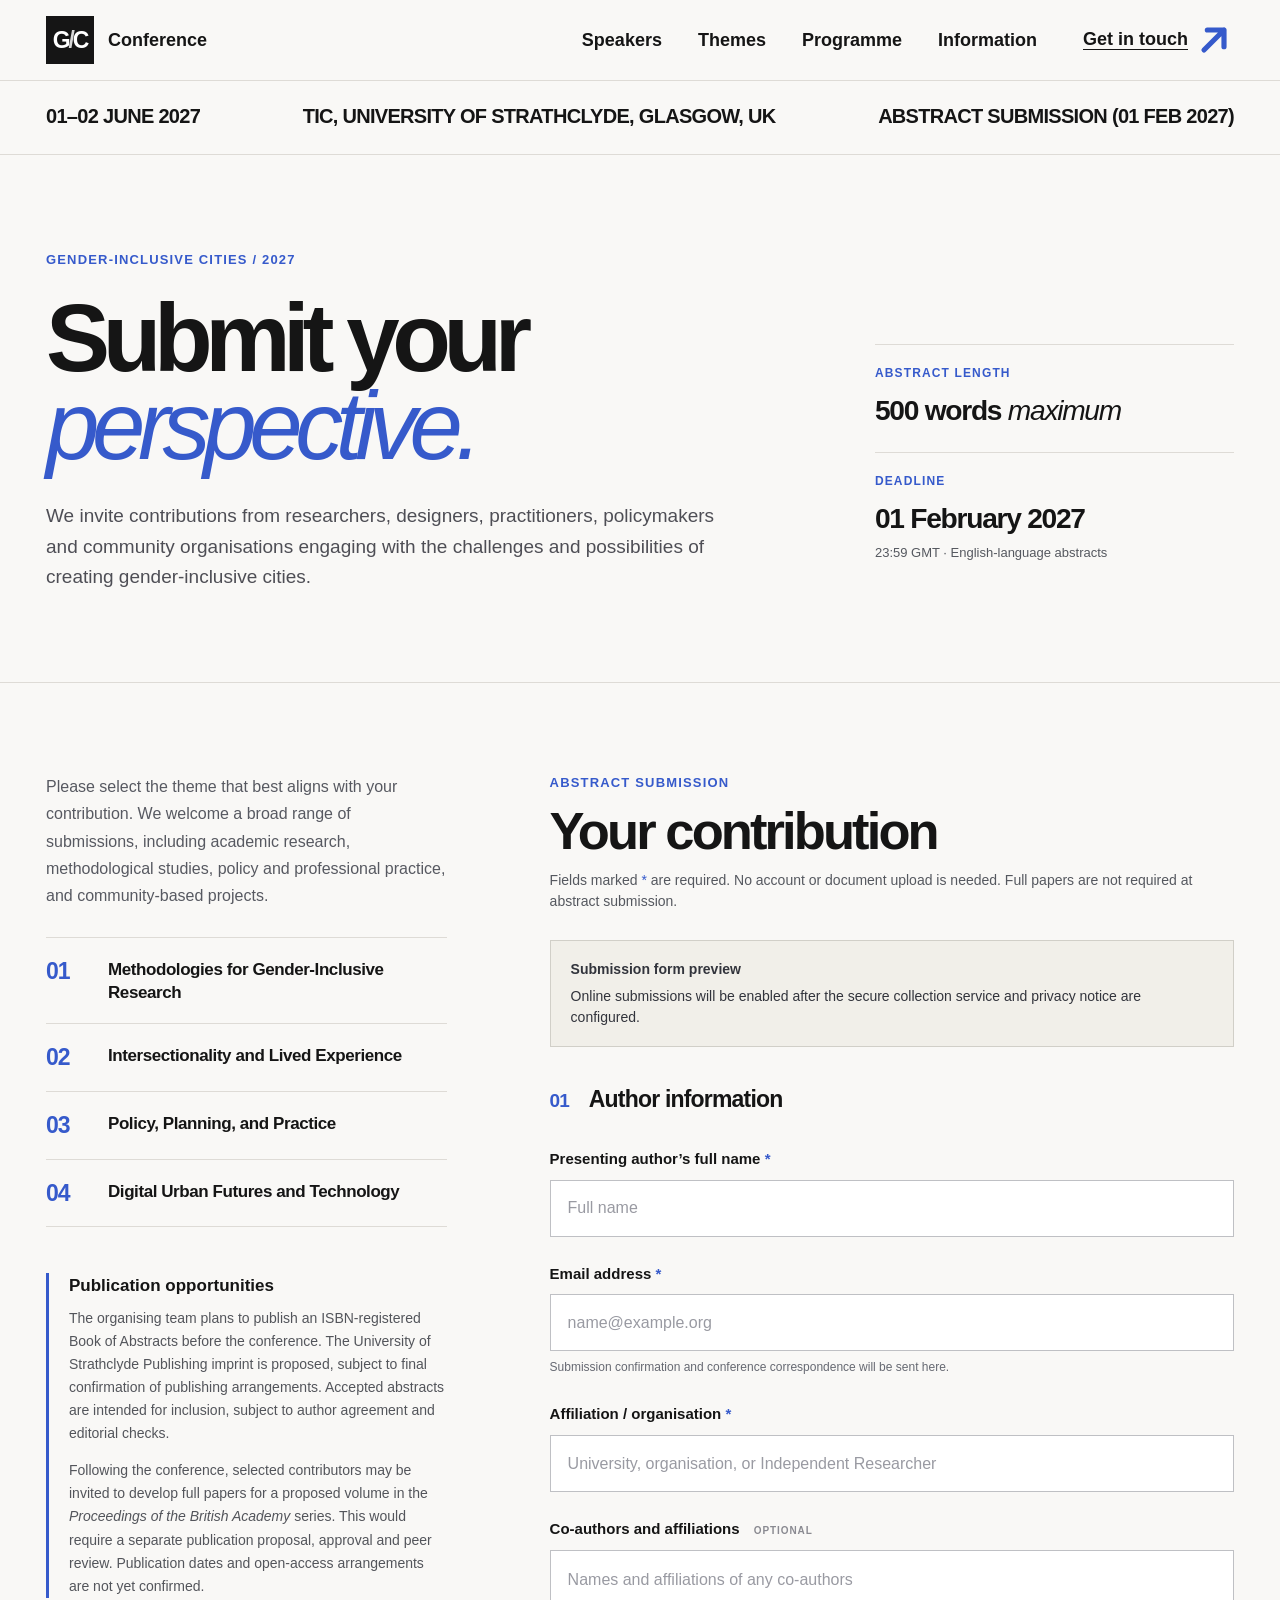
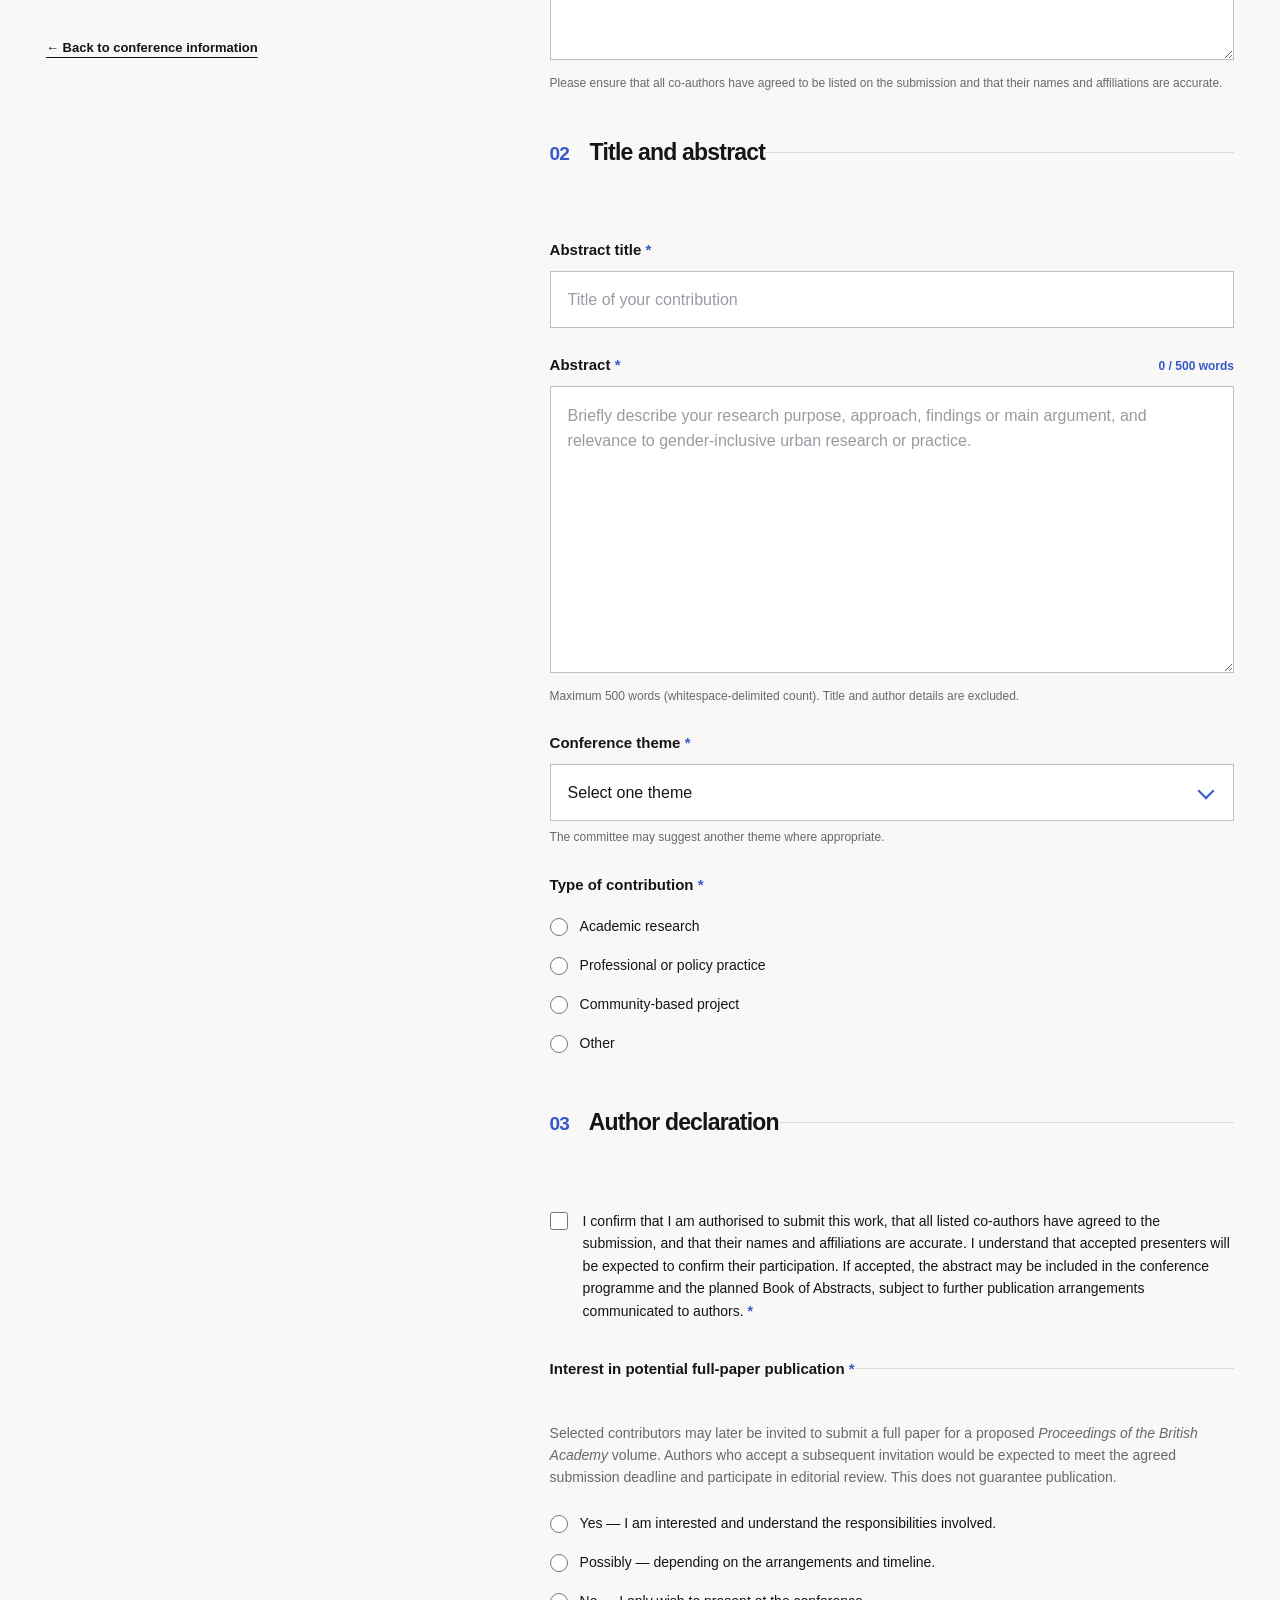
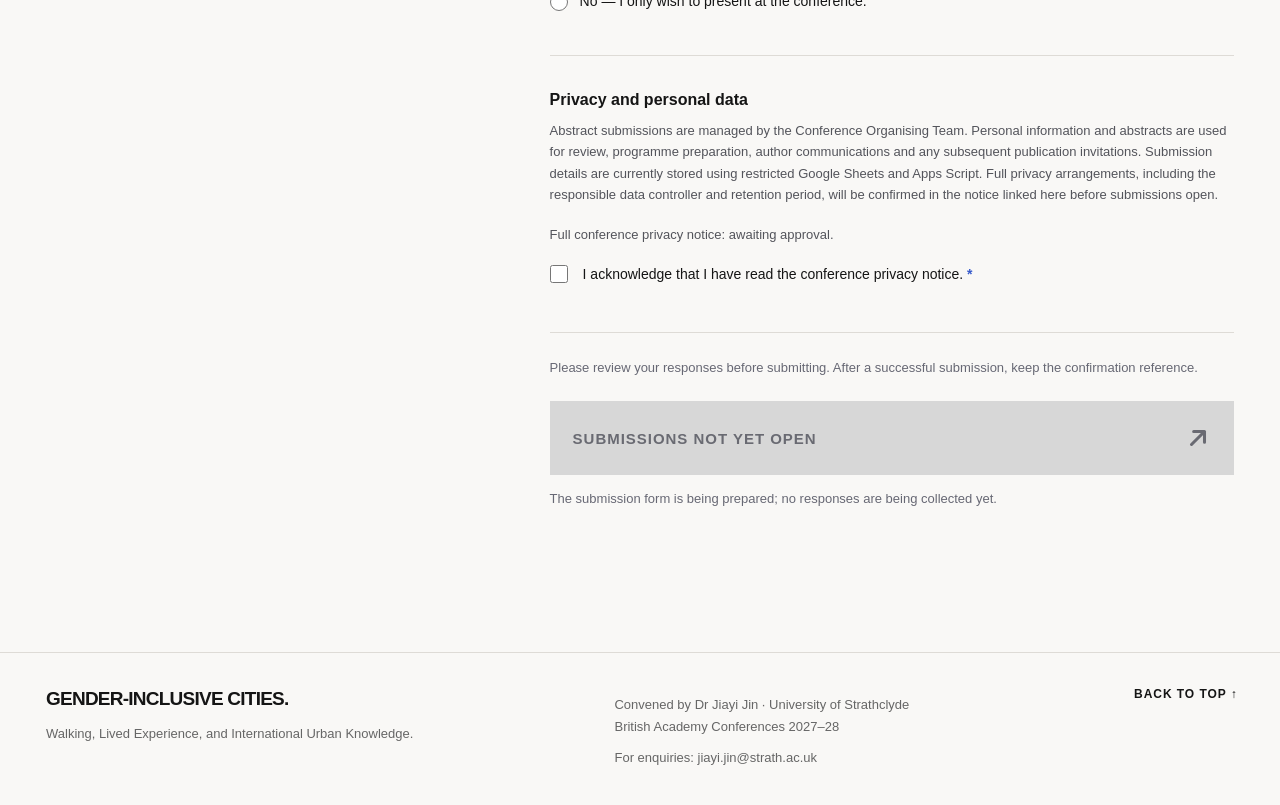
==== commit 6e9b31d9: "sumbision detail update" ====
--- a/submit/index.html
+++ b/submit/index.html
@@ -36,7 +36,7 @@
     <div>
       <p class="submit-kicker">GENDER-INCLUSIVE CITIES / 2027</p>
       <h1 id="submission-title">Submit your<br><em>perspective.</em></h1>
-      <p class="submit-deck">We welcome contributions from researchers, designers, practitioners, policymakers and community organisations investigating gender-inclusive urban life.</p>
+      <p class="submit-deck">We invite contributions from researchers, designers, practitioners, policymakers and community organisations engaging with the challenges and possibilities of creating gender-inclusive cities.</p>
     </div>
     <div class="submit-metrics" aria-label="Submission essentials">
       <div><span>ABSTRACT LENGTH</span><strong>500 words <em>maximum</em></strong></div>
@@ -46,17 +46,17 @@
   <div class="submit-divider"></div>
   <section class="submission-layout wrap" aria-label="Submission form and guidelines">
    <aside class="submission-aside">
-     <p class="submit-kicker">BEFORE YOU SUBMIT</p>
-     <h2>One abstract.<br><em>Four conversations.</em></h2>
-     <p>Choose the closest of the conference’s four themes. Academic studies, methodological work, policy and professional practice, and community-based projects are all welcome.</p>
-     <div class="guidance-panel">
-       <div><span>01</span><p>Write an abstract of up to 500 words. You may submit more than one contribution, using a separate form each time.</p></div>
-       <div><span>02</span><p>Include the presenting author’s email and affiliation, plus any co-authors.</p></div>
-       <div><span>03</span><p>The organising committee will review submissions and contact the presenting author after review.</p></div>
-     </div>
+     <p class="submission-themes-intro">Please select the theme that best aligns with your contribution. We welcome a broad range of submissions, including academic research, methodological studies, policy and professional practice, and community-based projects.</p>
+     <ol class="submission-themes" aria-label="The four conference themes">
+       <li><span aria-hidden="true">01</span><strong>Methodologies for Gender-Inclusive Research</strong></li>
+       <li><span aria-hidden="true">02</span><strong>Intersectionality and Lived Experience</strong></li>
+       <li><span aria-hidden="true">03</span><strong>Policy, Planning, and Practice</strong></li>
+       <li><span aria-hidden="true">04</span><strong>Digital Urban Futures and Technology</strong></li>
+     </ol>
      <div class="publication-note">
-       <h3>Potential publication</h3>
-       <p>The organising committee is exploring opportunities for an edited publication. Selected presenters may later be invited to prepare a full paper, subject to separate arrangements and review. Conference acceptance does not guarantee publication.</p>
+       <h3>Publication opportunities</h3>
+       <p>The organising team plans to publish an ISBN-registered Book of Abstracts before the conference. The University of Strathclyde Publishing imprint is proposed, subject to final confirmation of publishing arrangements. Accepted abstracts are intended for inclusion, subject to author agreement and editorial checks.</p>
+       <p>Following the conference, selected contributors may be invited to develop full papers for a proposed volume in the <em>Proceedings of the British Academy</em> series. This would require a separate publication proposal, approval and peer review. Publication dates and open-access arrangements are not yet confirmed.</p>
      </div>
      <a class="back-to-home" href="../#information">← Back to conference information</a>
    </aside>
@@ -64,7 +64,7 @@
     <div class="form-intro">
       <p class="submit-kicker">ABSTRACT SUBMISSION</p>
       <h2>Your contribution</h2>
-      <p>Fields marked <span aria-hidden="true" class="required-mark">*</span><span class="sr-only">required</span> are required. No account or document upload is needed.</p>
+      <p>Fields marked <span aria-hidden="true" class="required-mark">*</span><span class="sr-only">required</span> are required. No account or document upload is needed. Full papers are not required at abstract submission.</p>
     </div>
     <div id="submission-availability" class="submission-notice" role="status" aria-live="polite">
       <strong>Submission form preview</strong>
@@ -78,10 +78,10 @@
         <div class="form-row"><label for="presenter_name">Presenting author’s full name <span aria-hidden="true" class="required-mark">*</span></label><input id="presenter_name" name="presenter_name" autocomplete="name" maxlength="160" required placeholder="Full name"></div>
         <div class="form-row"><label for="presenter_email">Email address <span aria-hidden="true" class="required-mark">*</span></label><input id="presenter_email" type="email" name="presenter_email" autocomplete="email" maxlength="254" required placeholder="name@example.org"><p class="input-help">Submission confirmation and conference correspondence will be sent here.</p></div>
         <div class="form-row"><label for="affiliation">Affiliation / organisation <span aria-hidden="true" class="required-mark">*</span></label><input id="affiliation" name="affiliation" maxlength="220" required placeholder="University, organisation, or Independent Researcher"></div>
-        <div class="form-row"><label for="coauthors">Co-authors and affiliations <span class="optional-tag">OPTIONAL</span></label><textarea id="coauthors" name="coauthors" rows="3" maxlength="2500" placeholder="Names and affiliations of any co-authors"></textarea></div>
+        <div class="form-row"><label for="coauthors">Co-authors and affiliations <span class="optional-tag">OPTIONAL</span></label><textarea id="coauthors" name="coauthors" rows="3" maxlength="2500" placeholder="Names and affiliations of any co-authors"></textarea><p class="input-help">Please ensure that all co-authors have agreed to be listed on the submission and that their names and affiliations are accurate.</p></div>
       </fieldset>
       <fieldset class="form-section">
-        <legend><span>02</span> Abstract information</legend>
+        <legend><span>02</span> Title and abstract</legend>
         <div class="form-row"><label for="abstract_title">Abstract title <span aria-hidden="true" class="required-mark">*</span></label><input id="abstract_title" name="abstract_title" maxlength="320" required placeholder="Title of your contribution"></div>
         <div class="form-row"><div class="label-row"><label for="abstract_text">Abstract <span aria-hidden="true" class="required-mark">*</span></label><span id="word-count" class="word-count" aria-live="polite">0 / 500 words</span></div><textarea id="abstract_text" name="abstract_text" rows="10" maxlength="18000" required placeholder="Briefly describe your research purpose, approach, findings or main argument, and relevance to gender-inclusive urban research or practice."></textarea><p class="input-help" id="word-feedback">Maximum 500 words (whitespace-delimited count). Title and author details are excluded.</p></div>
         <div class="form-row"><label for="conference_theme">Conference theme <span aria-hidden="true" class="required-mark">*</span></label><div class="select-wrap"><select id="conference_theme" name="conference_theme" required><option value="">Select one theme</option><option value="Methodologies for Gender-Inclusive Research">01 — Methodologies for Gender-Inclusive Research</option><option value="Intersectionality and Lived Experience">02 — Intersectionality and Lived Experience</option><option value="Policy, Planning, and Practice">03 — Policy, Planning, and Practice</option><option value="Digital Urban Futures and Technology">04 — Digital Urban Futures and Technology</option></select></div><p class="input-help">The committee may suggest another theme where appropriate.</p></div>
@@ -94,15 +94,15 @@
       </fieldset>
       <fieldset class="form-section declaration-section">
         <legend><span>03</span> Author declaration</legend>
-        <label class="checkbox-line"><input type="checkbox" name="author_declaration" value="yes" required><span>I confirm that the submission is my own work, or that all co-authors have agreed to its submission. I understand that accepted presenters will be expected to confirm their participation in the conference. <b aria-hidden="true" class="required-mark">*</b></span></label>
+        <label class="checkbox-line"><input type="checkbox" name="author_declaration" value="yes" required><span>I confirm that I am authorised to submit this work, that all listed co-authors have agreed to the submission, and that their names and affiliations are accurate. I understand that accepted presenters will be expected to confirm their participation. If accepted, the abstract may be included in the conference programme and the planned Book of Abstracts, subject to further publication arrangements communicated to authors. <b aria-hidden="true" class="required-mark">*</b></span></label>
         <fieldset class="nested-choice paper-choice"><legend>Interest in potential full-paper publication <span aria-hidden="true" class="required-mark">*</span></legend>
-          <p class="input-help paper-intro">The committee is exploring an edited publication. Authors who are subsequently invited and agree to contribute would be expected to prepare a full manuscript by an agreed deadline and participate in editorial and peer review. Publication is not guaranteed.</p>
+          <p class="input-help paper-intro">Selected contributors may later be invited to submit a full paper for a proposed <em>Proceedings of the British Academy</em> volume. Authors who accept a subsequent invitation would be expected to meet the agreed submission deadline and participate in editorial review. This does not guarantee publication.</p>
           <label class="choice"><input type="radio" name="publication_interest" value="Yes" required><span>Yes — I am interested and understand the responsibilities involved.</span></label>
           <label class="choice"><input type="radio" name="publication_interest" value="Possibly"><span>Possibly — depending on the arrangements and timeline.</span></label>
           <label class="choice"><input type="radio" name="publication_interest" value="No"><span>No — I only wish to present at the conference.</span></label>
         </fieldset>
-        <div class="privacy-block"><p class="privacy-heading">Privacy and personal data</p><p>Submission details will be used to administer abstract review and conference correspondence. The data controller, retention period, and privacy information will be identified in the approved conference privacy notice before submissions open.</p>
-          <p><a id="privacy-notice-link" href="#" hidden target="_blank" rel="noopener">Read the conference privacy notice <span aria-hidden="true">↗</span></a><span id="privacy-notice-pending">Privacy notice: pending institutional confirmation.</span></p>
+        <div class="privacy-block"><p class="privacy-heading">Privacy and personal data</p><p>Abstract submissions are managed by the Conference Organising Team. Personal information and abstracts are used for review, programme preparation, author communications and any subsequent publication invitations. Submission details are currently stored using restricted Google Sheets and Apps Script. Full privacy arrangements, including the responsible data controller and retention period, will be confirmed in the notice linked here before submissions open.</p>
+          <p><a id="privacy-notice-link" href="#" hidden target="_blank" rel="noopener">Read the conference privacy notice <span aria-hidden="true">↗</span></a><span id="privacy-notice-pending">Full conference privacy notice: awaiting approval.</span></p>
           <label class="checkbox-line"><input type="checkbox" id="privacy_acknowledged" name="privacy_acknowledged" value="yes" required><span>I acknowledge that I have read the conference privacy notice. <b aria-hidden="true" class="required-mark">*</b></span></label>
         </div>
       </fieldset>
--- a/submit/style.css
+++ b/submit/style.css
@@ -83,3 +83,19 @@
 @media(max-width:1150px){.submit-hero{gap:5%;padding-top:78px}.submission-layout{gap:60px;grid-template-columns:minmax(230px,.8fr) minmax(0,1.4fr)}}
 @media(max-width:930px){.submit-hero{grid-template-columns:1fr;gap:35px;padding-block:65px}.submit-metrics{display:grid;grid-template-columns:1fr 1fr;gap:26px}.submission-layout{grid-template-columns:1fr;padding-top:66px;gap:63px}.submission-aside{max-width:780px}.guidance-panel{margin:30px 0;}.publication-note{max-width:650px}}
 @media(max-width:670px){.submit-hero{padding-block:50px 56px}.submit-hero h1{font-size:clamp(53px,11.5vw,76px);margin-bottom:24px}.submit-deck{font-size:16px}.submit-metrics{grid-template-columns:1fr;gap:0}.submit-metrics>div{padding:15px 0 19px}.submit-metrics strong{font-size:24px}.submission-layout{padding-top:53px;padding-bottom:83px;gap:50px}.submission-aside h2{font-size:47px}.form-intro h2{font-size:42px}.form-section>legend{font-size:22px}.form-row input,.form-row textarea,.form-row select{font-size:16px}.label-row{flex-wrap:wrap}.word-count{margin-left:auto}.form-section+ .form-section{padding-top:30px}.submission-notice{padding:15px}.choice{padding:10px 0}}
+
+
+/* v21 — editorial layout of submission guidelines, retaining the aligned two-column top. */
+.submission-themes-intro{font-size:16px;line-height:1.72;color:#464850;margin:0 0 30px}
+.submission-themes{list-style:none;padding:0;margin:0 0 46px;border-top:1px solid var(--line)}
+.submission-themes li{display:grid;grid-template-columns:45px minmax(0,1fr);gap:17px;align-items:start;border-bottom:1px solid var(--line);padding:20px 0 19px}
+.submission-themes li span{color:var(--blue);font-size:23px;font-weight:800;line-height:1.2;letter-spacing:-.045em}
+.submission-themes li strong{font-size:17px;line-height:1.36;font-weight:720;letter-spacing:-.025em}
+.publication-note p+p{margin-top:14px}
+@media(max-width:930px){.submission-themes{max-width:650px}}
+@media(max-width:670px){
+ .submission-themes-intro{font-size:15px;margin-bottom:25px}
+ .submission-themes li{grid-template-columns:40px minmax(0,1fr);gap:12px;padding:16px 0}
+ .submission-themes li strong{font-size:16px}
+ .submission-themes li span{font-size:21px}
+}
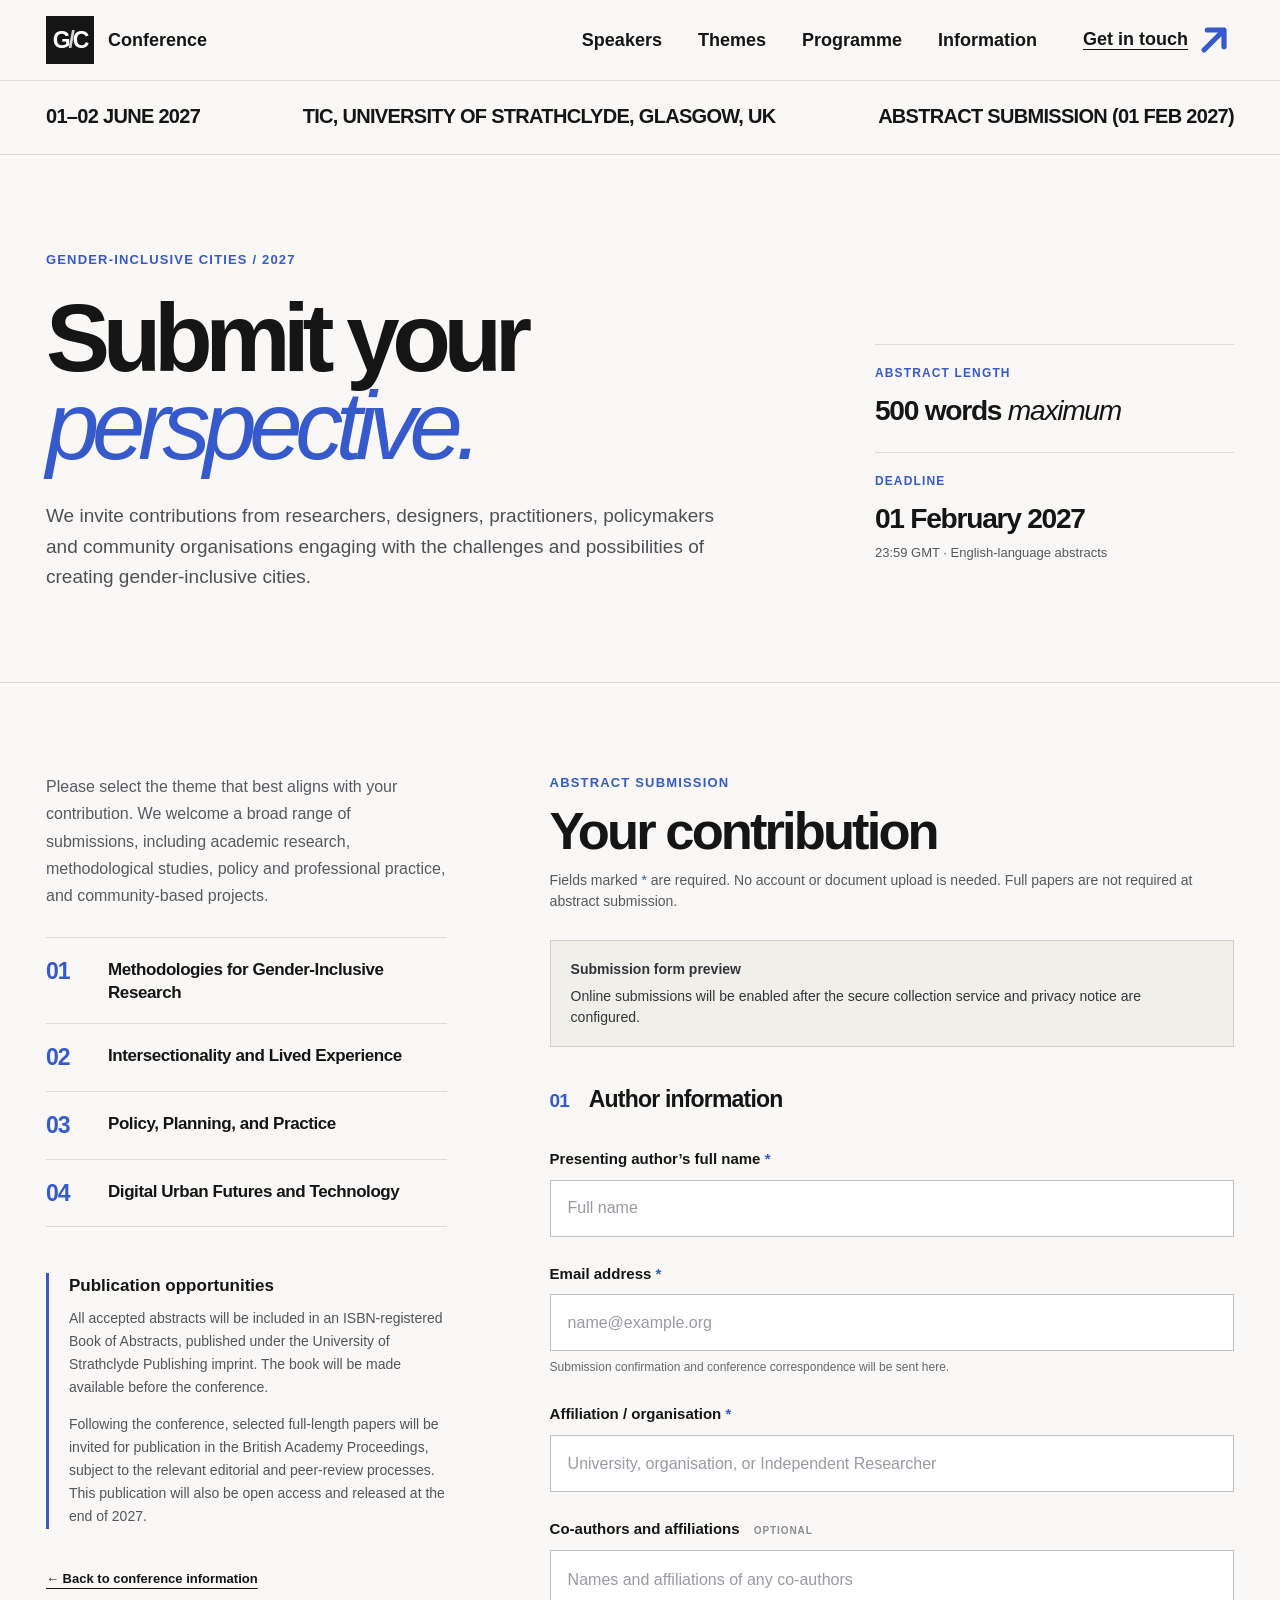
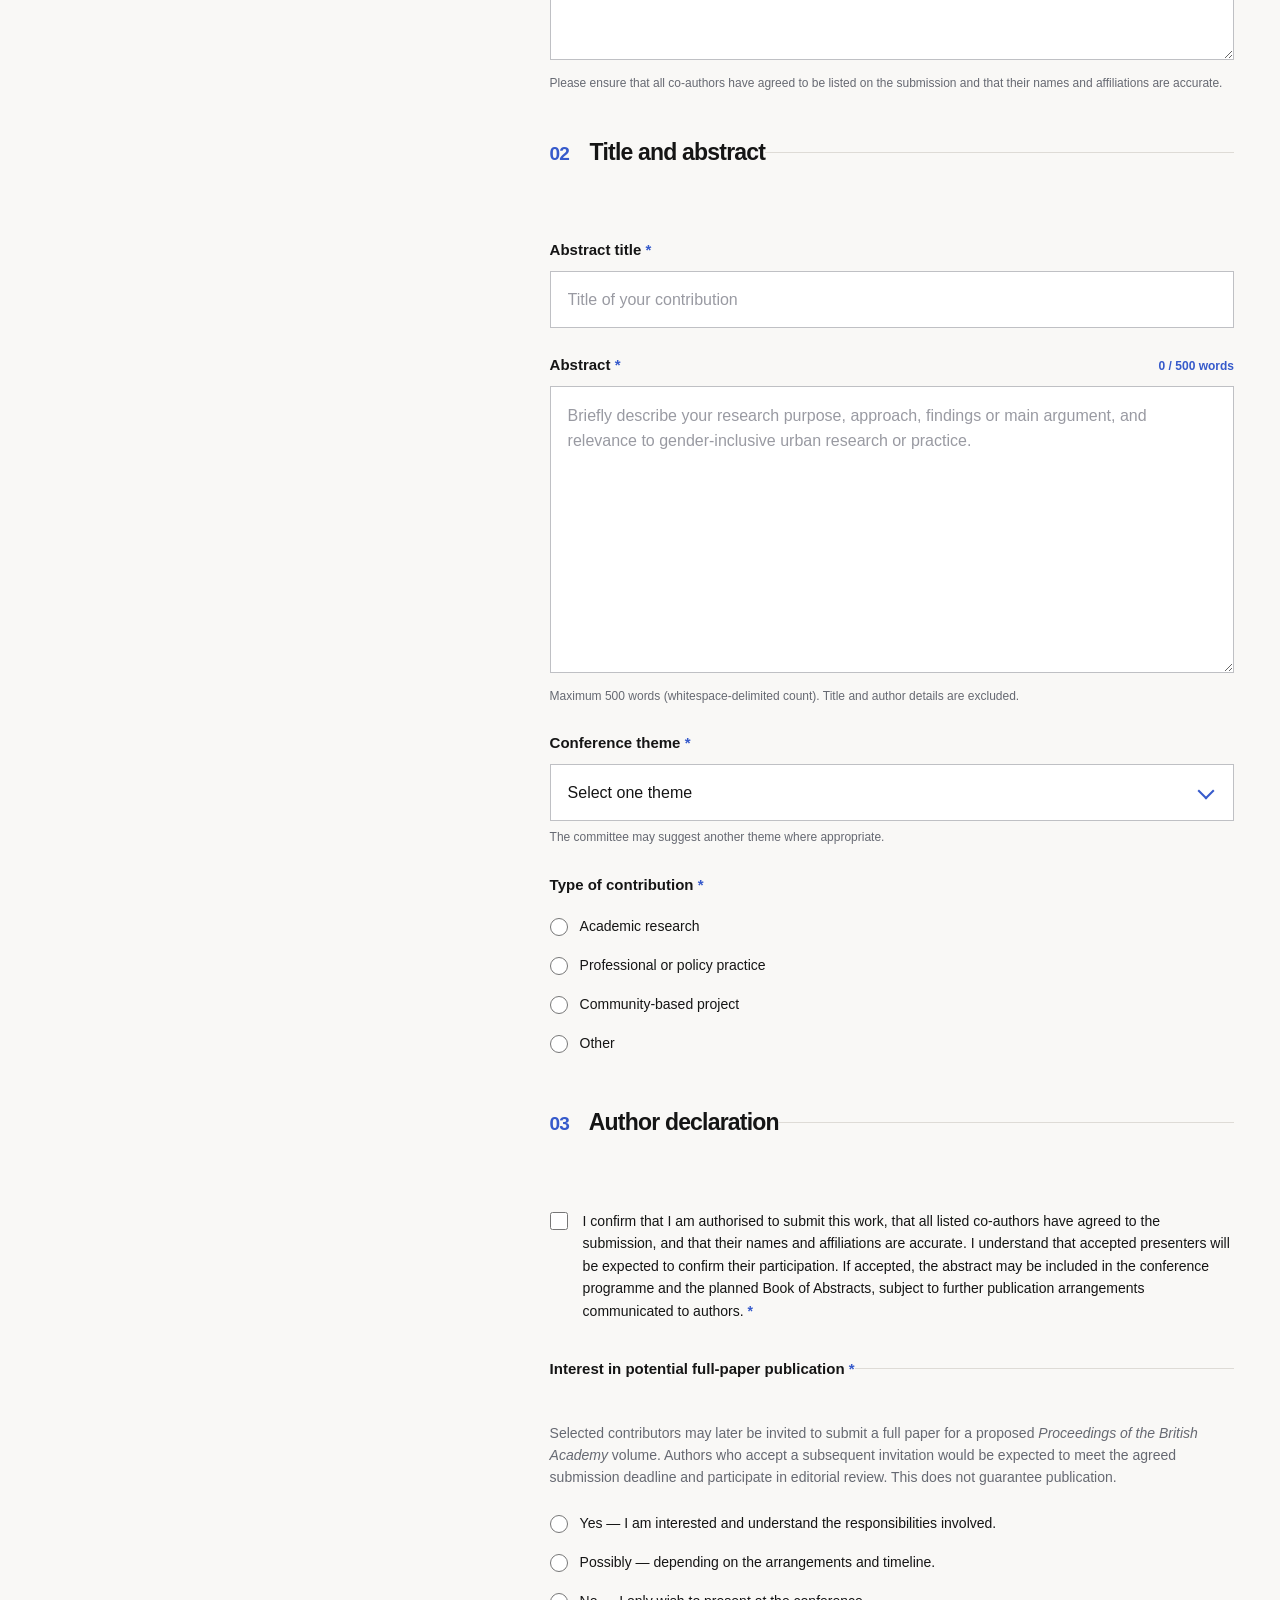
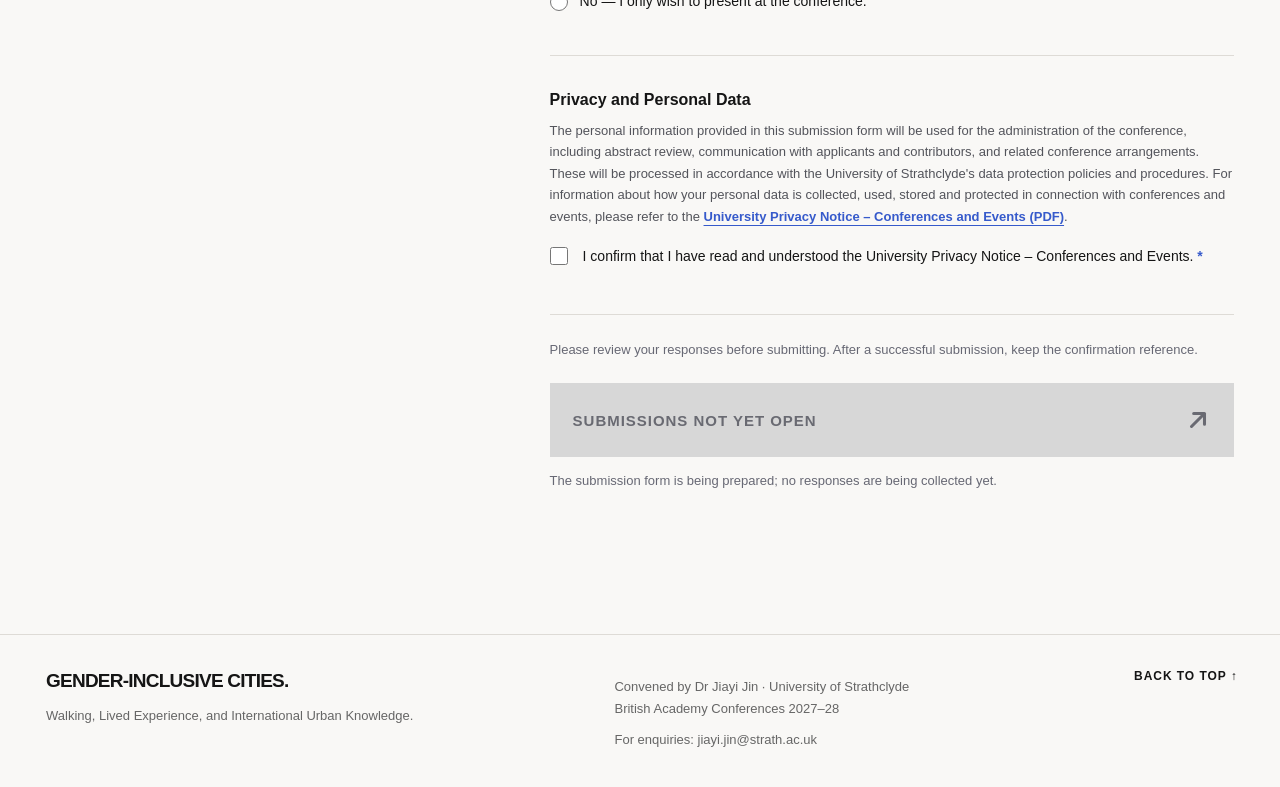
==== commit e035675d: "change publication and privacy notes" ====
--- a/submit/index.html
+++ b/submit/index.html
@@ -55,8 +55,8 @@
      </ol>
      <div class="publication-note">
        <h3>Publication opportunities</h3>
-       <p>The organising team plans to publish an ISBN-registered Book of Abstracts before the conference. The University of Strathclyde Publishing imprint is proposed, subject to final confirmation of publishing arrangements. Accepted abstracts are intended for inclusion, subject to author agreement and editorial checks.</p>
-       <p>Following the conference, selected contributors may be invited to develop full papers for a proposed volume in the <em>Proceedings of the British Academy</em> series. This would require a separate publication proposal, approval and peer review. Publication dates and open-access arrangements are not yet confirmed.</p>
+       <p>All accepted abstracts will be included in an ISBN-registered Book of Abstracts, published under the University of Strathclyde Publishing imprint. The book will be made available before the conference.</p>
+       <p>Following the conference, selected full-length papers will be invited for publication in the British Academy Proceedings, subject to the relevant editorial and peer-review processes. This publication will also be open access and released at the end of 2027.</p>
      </div>
      <a class="back-to-home" href="../#information">← Back to conference information</a>
    </aside>
@@ -101,9 +101,11 @@
           <label class="choice"><input type="radio" name="publication_interest" value="Possibly"><span>Possibly — depending on the arrangements and timeline.</span></label>
           <label class="choice"><input type="radio" name="publication_interest" value="No"><span>No — I only wish to present at the conference.</span></label>
         </fieldset>
-        <div class="privacy-block"><p class="privacy-heading">Privacy and personal data</p><p>Abstract submissions are managed by the Conference Organising Team. Personal information and abstracts are used for review, programme preparation, author communications and any subsequent publication invitations. Submission details are currently stored using restricted Google Sheets and Apps Script. Full privacy arrangements, including the responsible data controller and retention period, will be confirmed in the notice linked here before submissions open.</p>
-          <p><a id="privacy-notice-link" href="#" hidden target="_blank" rel="noopener">Read the conference privacy notice <span aria-hidden="true">↗</span></a><span id="privacy-notice-pending">Full conference privacy notice: awaiting approval.</span></p>
-          <label class="checkbox-line"><input type="checkbox" id="privacy_acknowledged" name="privacy_acknowledged" value="yes" required><span>I acknowledge that I have read the conference privacy notice. <b aria-hidden="true" class="required-mark">*</b></span></label>
+        <div class="privacy-block">
+          <p class="privacy-heading">Privacy and Personal Data</p>
+          <p>The personal information provided in this submission form will be used for the administration of the conference, including abstract review, communication with applicants and contributors, and related conference arrangements. These will be processed in accordance with the University of Strathclyde's data protection policies and procedures. For information about how your personal data is collected, used, stored and protected in connection with conferences and events, please refer to the <a id="privacy-notice-link" href="https://www.strath.ac.uk/media/ps/strategyandpolicy/University_Privacy_Notice_Conferences_and_Events.pdf" target="_blank" rel="noopener noreferrer">University Privacy Notice – Conferences and Events (PDF)</a>.</p>
+          <span id="privacy-notice-pending" hidden></span>
+          <label class="checkbox-line"><input type="checkbox" id="privacy_acknowledged" name="privacy_acknowledged" value="yes" required><span>I confirm that I have read and understood the University Privacy Notice – Conferences and Events. <b aria-hidden="true" class="required-mark">*</b></span></label>
         </div>
       </fieldset>
       <div class="submission-controls">
--- a/assets/style.css
+++ b/assets/style.css
@@ -1005,3 +1005,234 @@
 .facts-strip .fact-submit-link {color:inherit; text-decoration:none; cursor:pointer;}
 .facts-strip .fact-submit-link:hover {color:var(--blue); text-decoration:underline; text-underline-offset:5px;}
 .facts-strip .fact-submit-link:focus-visible {outline:2px solid var(--blue);outline-offset:4px;}
+
+
+/* v22 — Editorial text, publication pathways and conference timeline.
+   Scoped to the requested sections; existing hero, speaker and submission styles unchanged. */
+#programme .programme-description {
+  margin:27px 0 28px;
+  max-width:520px;
+}
+#programme .programme-description p {
+  font-size:16px;
+  line-height:1.72;
+  color:#545661;
+  margin:0 0 18px;
+  max-width:none;
+}
+#programme .programme-description p:last-child { margin-bottom:0; }
+#programme .programme-status { margin-top:0; }
+#information .information-copy {max-width:660px;}
+#information .information-copy p {
+  font-size:16px;
+  line-height:1.67;
+  margin:23px 0 0;
+  max-width:650px;
+  color:#fff;
+  text-wrap:pretty;
+}
+#information .information-copy p:first-of-type { margin-top:32px; }
+#information .information-copy i {font-style:italic;}
+
+/* Full-width, unboxed editorial rows: continuity with the Themes list. */
+.proceedings-section {
+  background:var(--paper);
+  border-top:1px solid var(--line);
+  padding:105px 0 115px;
+}
+.proceedings-section .section-kicker,
+.timeline-section .section-kicker {
+  font-size:14.5px;
+  line-height:1.3;
+  letter-spacing:.08em;
+  font-weight:800;
+  color:var(--blue);
+}
+.proceedings-intro {
+  display:grid;
+  grid-template-columns:minmax(0,1.25fr) minmax(270px,.55fr);
+  column-gap:60px;
+  align-items:end;
+  padding:19px 0 60px;
+}
+.proceedings-intro h2,
+.timeline-intro h2 {
+  font-size:clamp(47px,5.15vw,76px);
+  line-height:1;
+  letter-spacing:-.068em;
+  font-weight:800;
+  margin:0;
+}
+.proceedings-intro h2 em,
+.timeline-intro h2 em {
+  font-family:Helvetica,Arial,sans-serif;
+  font-style:italic;
+  font-weight:400;
+  letter-spacing:-.045em;
+  color:var(--blue);
+}
+.proceedings-intro>p,
+.timeline-intro>p {
+  font-size:16px;
+  line-height:1.72;
+  color:#5b5b63;
+  text-align:right;
+  margin:0 0 4px;
+}
+.proceedings-list {border-top:1px solid var(--line);}
+.proceedings-item {
+  display:grid;
+  grid-template-columns:90px minmax(230px,.85fr) minmax(0,1.1fr);
+  align-items:start;
+  gap:30px;
+  padding:38px 0 43px;
+  border-bottom:1px solid var(--line);
+}
+.proceedings-number {
+  color:var(--blue);
+  font-size:42px;
+  line-height:1;
+  font-weight:800;
+  letter-spacing:-.065em;
+}
+.proceedings-item h3 {
+  font-weight:700;
+  font-size:clamp(24px,2.25vw,32px);
+  line-height:1.17;
+  letter-spacing:-.045em;
+  margin:2px 0 0;
+}
+.proceedings-item p {
+  font-size:16px;
+  line-height:1.75;
+  margin:0;
+  color:#484a51;
+  max-width:620px;
+}
+.proceedings-outro {
+  max-width:730px;
+  font-size:15px;
+  color:#5d5f67;
+  line-height:1.7;
+  margin:35px 0 0 auto;
+}
+
+.timeline-section {
+  background:#eeedf9;
+  border-top:1px solid var(--line);
+  padding:104px 0 118px;
+}
+.timeline-intro {
+  display:grid;
+  grid-template-columns:minmax(0,1fr) minmax(255px,.52fr);
+  gap:65px;
+  align-items:end;
+  margin-bottom:55px;
+}
+.timeline-intro h2 { margin-top:18px; }
+.timeline-table {border-top:1px solid #c9c9d9;}
+.timeline-table-head,
+.timeline-row {
+  display:grid;
+  grid-template-columns:minmax(230px,1.2fr) minmax(195px,.72fr) minmax(250px,1fr);
+  gap:35px;
+}
+.timeline-table-head {
+  padding:19px 0 14px;
+  font-size:12px;
+  font-weight:800;
+  color:var(--blue);
+  letter-spacing:.09em;
+  border-bottom:1px solid #c9c9d9;
+}
+.timeline-row {
+  min-height:91px;
+  padding:23px 0 25px;
+  align-items:center;
+  border-bottom:1px solid #c9c9d9;
+  font-size:17px;
+  line-height:1.4;
+}
+.timeline-stage { display:flex; align-items:baseline; gap:27px; }
+.timeline-stage strong {
+  font-size:clamp(18px,1.65vw,23px);
+  letter-spacing:-.03em;
+  line-height:1.25;
+  font-weight:750;
+}
+.timeline-index {
+  display:inline-block;
+  min-width:40px;
+  font-size:24px;
+  font-weight:800;
+  letter-spacing:-.045em;
+  line-height:1;
+  color:var(--blue);
+}
+.timeline-when {font-weight:650;letter-spacing:-.02em;}
+.timeline-requirement {color:#5a5d68;line-height:1.55;}
+@media(max-width:1050px){
+  #programme .programme-description {max-width:690px;}
+  .proceedings-item{grid-template-columns:67px minmax(200px,.7fr) minmax(0,1fr);gap:22px;}
+  .timeline-table-head,.timeline-row{grid-template-columns:minmax(190px,1.2fr) minmax(150px,.7fr) minmax(180px,1fr);gap:20px;}
+  .timeline-stage{gap:12px;}
+}
+@media(max-width:790px){
+  .proceedings-section,.timeline-section{padding-top:78px;padding-bottom:86px;}
+  .proceedings-intro,.timeline-intro{grid-template-columns:1fr;gap:22px;}
+  .proceedings-intro{padding-bottom:40px;}
+  .proceedings-intro>p,.timeline-intro>p{text-align:left;max-width:540px;}
+  .proceedings-item{grid-template-columns:54px minmax(0,1fr);gap:0 17px;padding:29px 0 33px;}
+  .proceedings-item h3{font-size:27px;}
+  .proceedings-item p{grid-column:2;margin-top:13px;}
+  .proceedings-number{font-size:33px;}
+  .timeline-intro{margin-bottom:35px;}
+  .timeline-table-head{display:none;}
+  .timeline-row{grid-template-columns:minmax(0,1fr) minmax(175px,.7fr);gap:8px 30px;min-height:0;padding:22px 0;}
+  .timeline-stage{grid-column:1/-1;gap:17px;margin-bottom:8px;}
+  .timeline-stage strong{font-size:22px;}
+  .timeline-when{grid-column:1;}
+  .timeline-requirement{grid-column:2;}
+}
+@media(max-width:600px){
+  #programme .programme-description p {font-size:15px;line-height:1.7;margin-bottom:15px;}
+  #information .information-copy {max-width:none;}
+  #information .information-copy p {font-size:14px;line-height:1.6;margin-top:16px;}
+  #information .information-copy p:first-of-type{margin-top:23px;}
+  .proceedings-section,.timeline-section{padding-top:72px;padding-bottom:80px;}
+  .proceedings-section .section-kicker,.timeline-section .section-kicker{font-size:13.5px;}
+  .proceedings-intro h2,.timeline-intro h2{font-size:clamp(41px,10vw,57px);}
+  .proceedings-item{grid-template-columns:40px minmax(0,1fr);gap:0 14px;}
+  .proceedings-number{font-size:27px;}
+  .proceedings-item h3{font-size:25px;}
+  .proceedings-item p{font-size:14px;line-height:1.68;}
+  .proceedings-outro{font-size:14px;margin-top:24px;}
+  .timeline-intro{gap:15px;}
+  .timeline-intro>p{font-size:14px;}
+  .timeline-row{grid-template-columns:1fr;gap:8px;padding:20px 0 23px;}
+  .timeline-stage{grid-column:1;gap:12px;margin-bottom:2px;}
+  .timeline-stage strong{font-size:20px;}
+  .timeline-index{font-size:20px;min-width:32px;}
+  .timeline-when,.timeline-requirement{grid-column:1;padding-left:44px;font-size:15px;}
+}
+@media(max-width:380px){
+  .proceedings-intro h2{font-size:39px;}
+  .timeline-intro h2{font-size:45px;}
+}
+
+/* Ensure all four Information paragraphs remain readable over the high-contrast night photograph. */
+#information.information-section::before {
+  background:linear-gradient(90deg,
+    rgba(0,0,0,.67) 0%,
+    rgba(0,0,0,.49) 42%,
+    rgba(0,0,0,.16) 75%,
+    rgba(0,0,0,.08) 100%);
+}
+@media(max-width:600px) {
+  #information.information-section::before {
+    background:linear-gradient(90deg,
+      rgba(0,0,0,.72) 0%,
+      rgba(0,0,0,.59) 65%,
+      rgba(0,0,0,.35) 100%);
+  }
+}
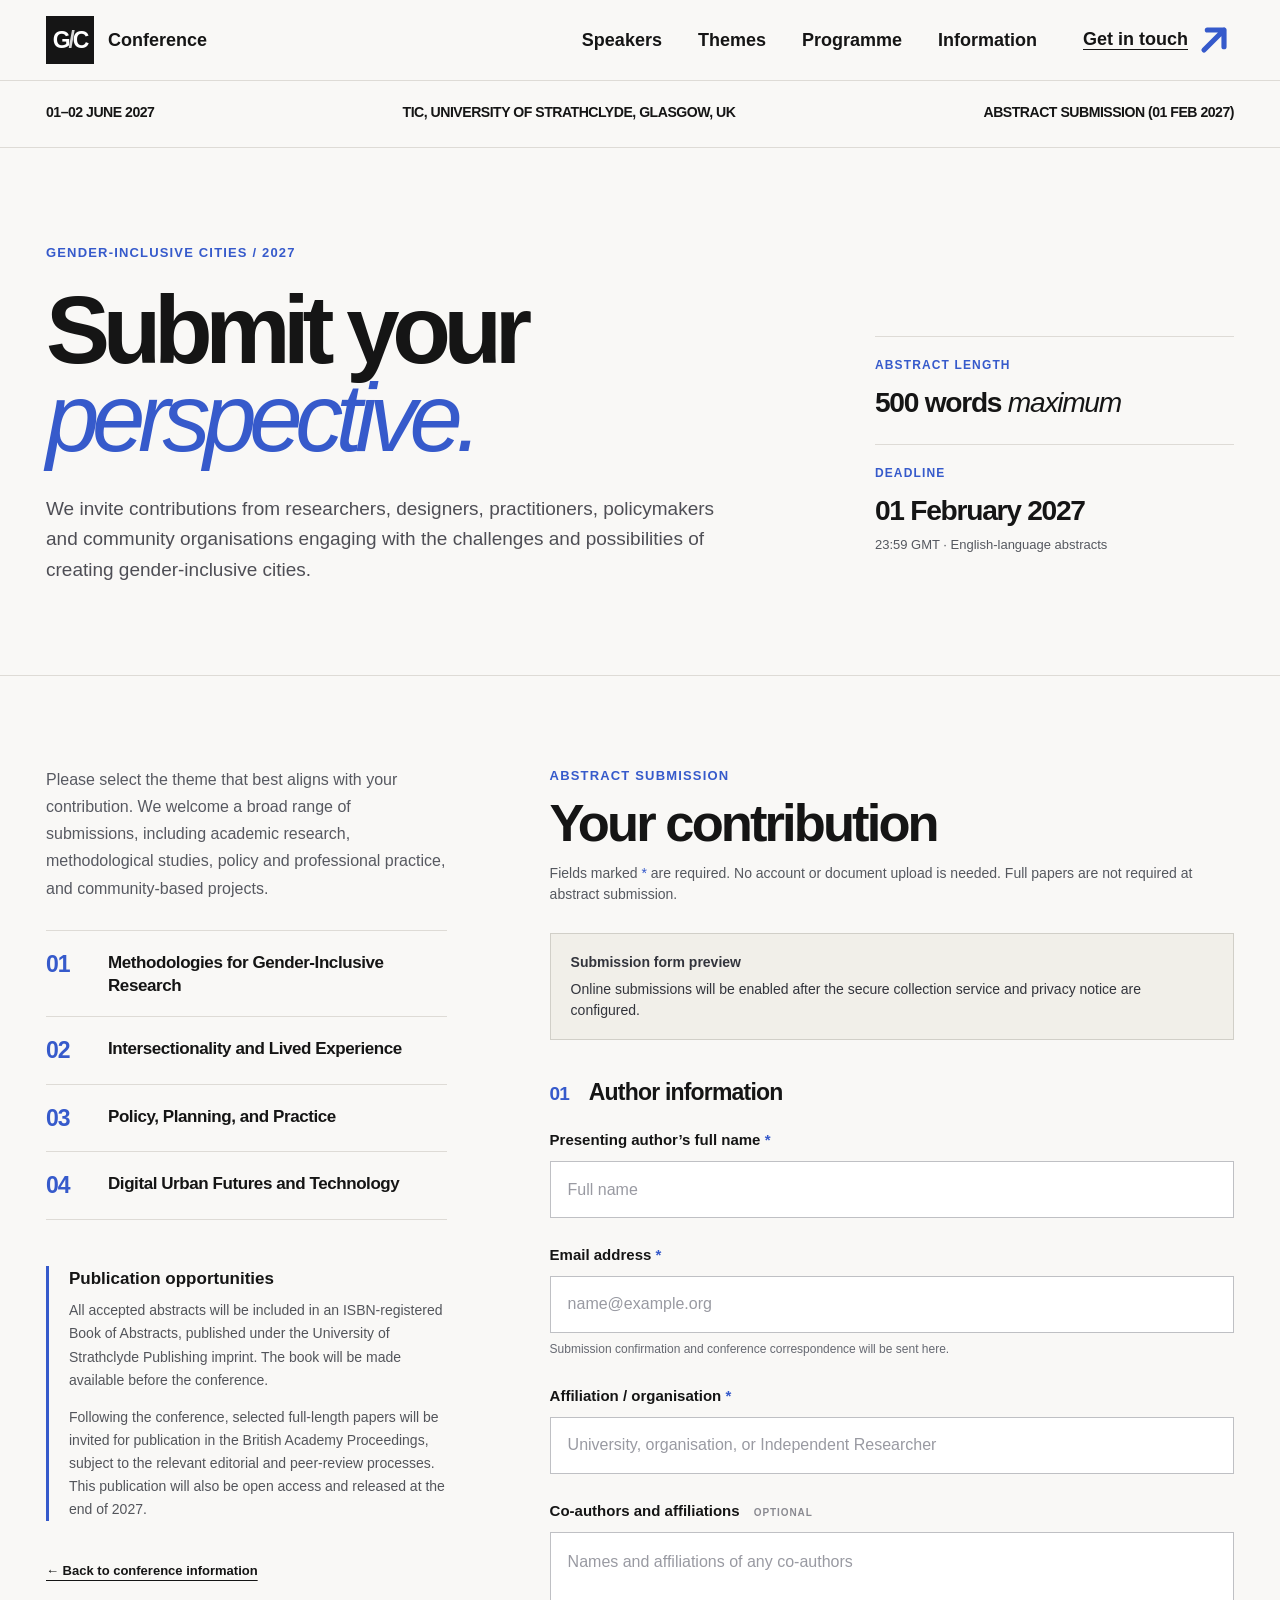
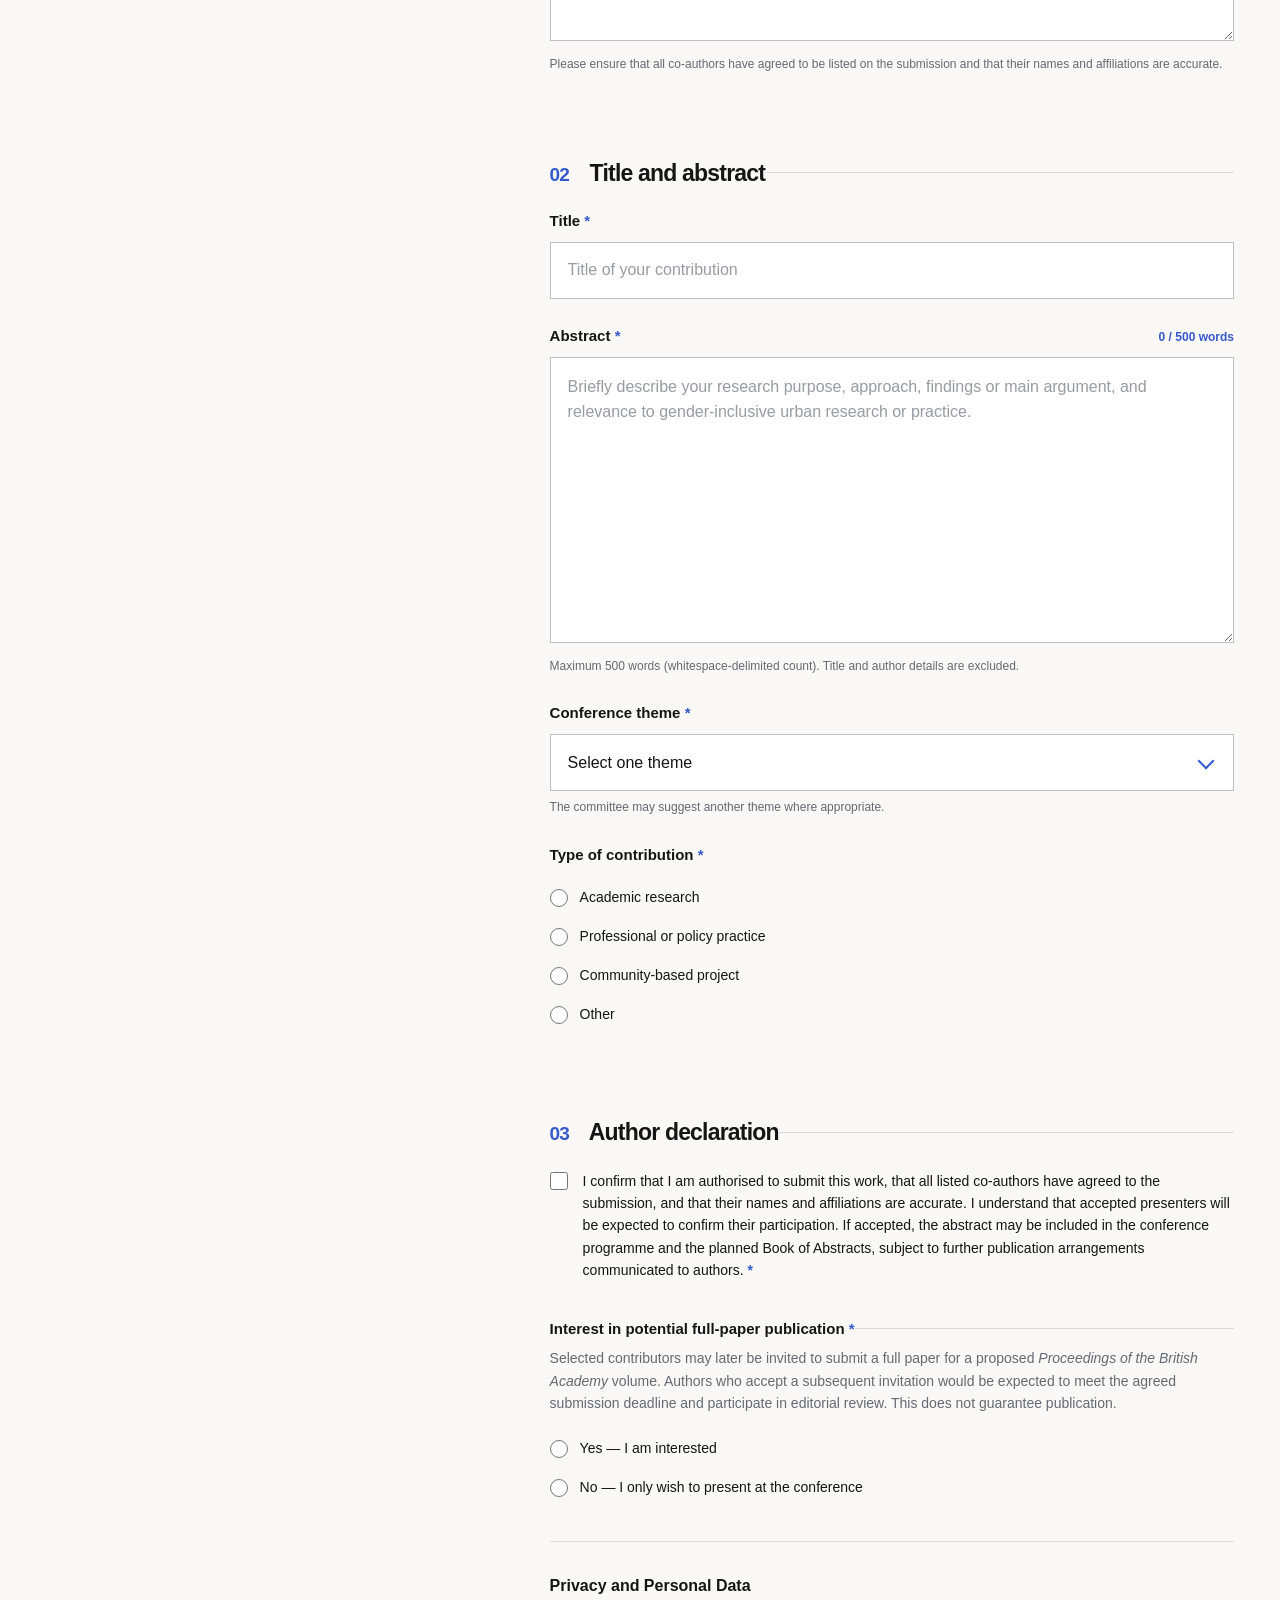
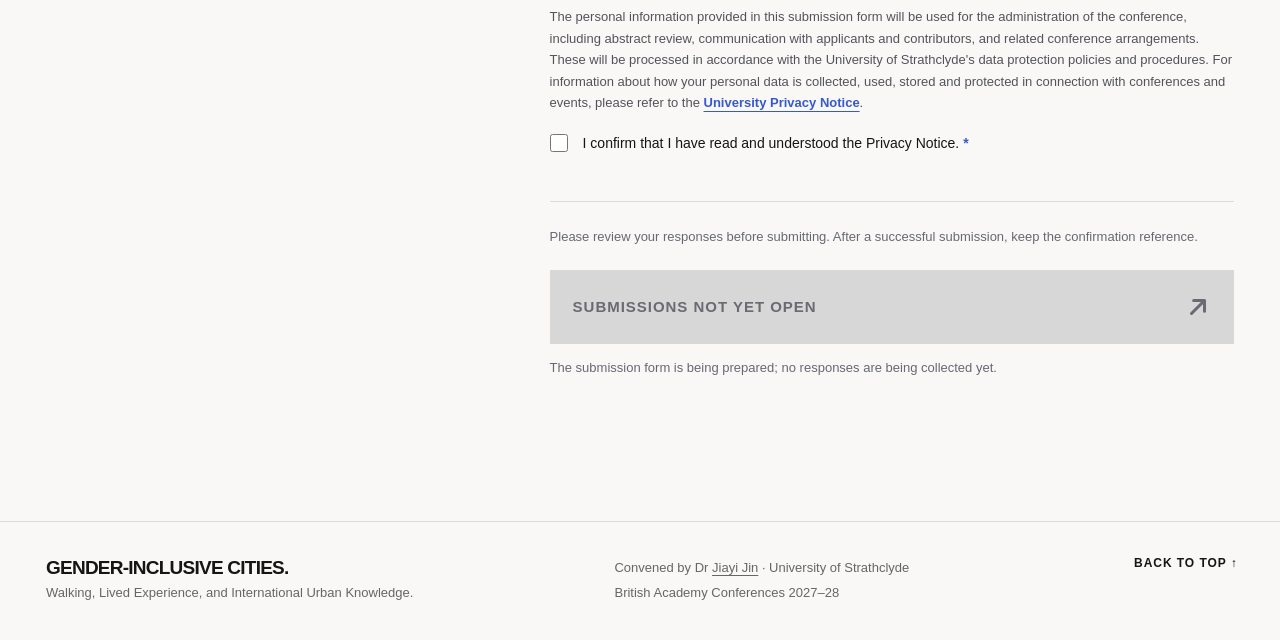
==== commit 9f1fd5b4: "submision page tweak" ====
--- a/submit/index.html
+++ b/submit/index.html
@@ -82,7 +82,7 @@
       </fieldset>
       <fieldset class="form-section">
         <legend><span>02</span> Title and abstract</legend>
-        <div class="form-row"><label for="abstract_title">Abstract title <span aria-hidden="true" class="required-mark">*</span></label><input id="abstract_title" name="abstract_title" maxlength="320" required placeholder="Title of your contribution"></div>
+        <div class="form-row"><label for="abstract_title">Title <span aria-hidden="true" class="required-mark">*</span></label><input id="abstract_title" name="abstract_title" maxlength="320" required placeholder="Title of your contribution"></div>
         <div class="form-row"><div class="label-row"><label for="abstract_text">Abstract <span aria-hidden="true" class="required-mark">*</span></label><span id="word-count" class="word-count" aria-live="polite">0 / 500 words</span></div><textarea id="abstract_text" name="abstract_text" rows="10" maxlength="18000" required placeholder="Briefly describe your research purpose, approach, findings or main argument, and relevance to gender-inclusive urban research or practice."></textarea><p class="input-help" id="word-feedback">Maximum 500 words (whitespace-delimited count). Title and author details are excluded.</p></div>
         <div class="form-row"><label for="conference_theme">Conference theme <span aria-hidden="true" class="required-mark">*</span></label><div class="select-wrap"><select id="conference_theme" name="conference_theme" required><option value="">Select one theme</option><option value="Methodologies for Gender-Inclusive Research">01 — Methodologies for Gender-Inclusive Research</option><option value="Intersectionality and Lived Experience">02 — Intersectionality and Lived Experience</option><option value="Policy, Planning, and Practice">03 — Policy, Planning, and Practice</option><option value="Digital Urban Futures and Technology">04 — Digital Urban Futures and Technology</option></select></div><p class="input-help">The committee may suggest another theme where appropriate.</p></div>
         <fieldset class="nested-choice"><legend>Type of contribution <span aria-hidden="true" class="required-mark">*</span></legend>
@@ -97,15 +97,14 @@
         <label class="checkbox-line"><input type="checkbox" name="author_declaration" value="yes" required><span>I confirm that I am authorised to submit this work, that all listed co-authors have agreed to the submission, and that their names and affiliations are accurate. I understand that accepted presenters will be expected to confirm their participation. If accepted, the abstract may be included in the conference programme and the planned Book of Abstracts, subject to further publication arrangements communicated to authors. <b aria-hidden="true" class="required-mark">*</b></span></label>
         <fieldset class="nested-choice paper-choice"><legend>Interest in potential full-paper publication <span aria-hidden="true" class="required-mark">*</span></legend>
           <p class="input-help paper-intro">Selected contributors may later be invited to submit a full paper for a proposed <em>Proceedings of the British Academy</em> volume. Authors who accept a subsequent invitation would be expected to meet the agreed submission deadline and participate in editorial review. This does not guarantee publication.</p>
-          <label class="choice"><input type="radio" name="publication_interest" value="Yes" required><span>Yes — I am interested and understand the responsibilities involved.</span></label>
-          <label class="choice"><input type="radio" name="publication_interest" value="Possibly"><span>Possibly — depending on the arrangements and timeline.</span></label>
-          <label class="choice"><input type="radio" name="publication_interest" value="No"><span>No — I only wish to present at the conference.</span></label>
+          <label class="choice"><input type="radio" name="publication_interest" value="Yes" required><span>Yes — I am interested</span></label>
+          <label class="choice"><input type="radio" name="publication_interest" value="No"><span>No — I only wish to present at the conference</span></label>
         </fieldset>
         <div class="privacy-block">
           <p class="privacy-heading">Privacy and Personal Data</p>
-          <p>The personal information provided in this submission form will be used for the administration of the conference, including abstract review, communication with applicants and contributors, and related conference arrangements. These will be processed in accordance with the University of Strathclyde's data protection policies and procedures. For information about how your personal data is collected, used, stored and protected in connection with conferences and events, please refer to the <a id="privacy-notice-link" href="https://www.strath.ac.uk/media/ps/strategyandpolicy/University_Privacy_Notice_Conferences_and_Events.pdf" target="_blank" rel="noopener noreferrer">University Privacy Notice – Conferences and Events (PDF)</a>.</p>
+          <p>The personal information provided in this submission form will be used for the administration of the conference, including abstract review, communication with applicants and contributors, and related conference arrangements. These will be processed in accordance with the University of Strathclyde's data protection policies and procedures. For information about how your personal data is collected, used, stored and protected in connection with conferences and events, please refer to the <a id="privacy-notice-link" href="https://www.strath.ac.uk/media/ps/strategyandpolicy/University_Privacy_Notice_Conferences_and_Events.pdf" target="_blank" rel="noopener noreferrer">University Privacy Notice</a>.</p>
           <span id="privacy-notice-pending" hidden></span>
-          <label class="checkbox-line"><input type="checkbox" id="privacy_acknowledged" name="privacy_acknowledged" value="yes" required><span>I confirm that I have read and understood the University Privacy Notice – Conferences and Events. <b aria-hidden="true" class="required-mark">*</b></span></label>
+          <label class="checkbox-line"><input type="checkbox" id="privacy_acknowledged" name="privacy_acknowledged" value="yes" required><span>I confirm that I have read and understood the Privacy Notice. <b aria-hidden="true" class="required-mark">*</b></span></label>
         </div>
       </fieldset>
       <div class="submission-controls">
@@ -117,7 +116,7 @@
    </div>
   </section>
 </main>
-<footer class="footer"><div class="wrap footer-inner"><div><strong>GENDER-INCLUSIVE CITIES<span>.</span></strong><p>Walking, Lived Experience, and International Urban Knowledge.</p></div><div><p>Convened by Dr Jiayi Jin · University of Strathclyde<br>British Academy Conferences 2027–28</p><p class="fineprint">For enquiries: <a href="mailto:jiayi.jin@strath.ac.uk">jiayi.jin@strath.ac.uk</a></p></div><a href="#top">BACK TO TOP ↑</a></div></footer>
+<footer class="footer"><div class="wrap footer-inner"><div class="footer-conference"><strong>GENDER-INCLUSIVE CITIES<span>.</span></strong><p>Walking, Lived Experience, and International Urban Knowledge.</p></div><div class="footer-credits"><p>Convened by Dr <a class="convenor-link" href="https://www.strath.ac.uk/staff/drjiayijin/" target="_blank" rel="noopener noreferrer">Jiayi Jin</a> · University of Strathclyde</p><p>British Academy Conferences 2027–28</p></div><a href="#top">BACK TO TOP ↑</a></div></footer>
 <script src="config.js"></script>
 <script src="submit.js"></script>
 </body>
--- a/assets/style.css
+++ b/assets/style.css
@@ -1236,3 +1236,126 @@
       rgba(0,0,0,.35) 100%);
   }
 }
+
+
+/* v24 — eight small homepage refinements. */
+/* The longer, linked venue is a single typographic unit at desktop widths. */
+.facts-strip .fact-venue-link {
+  color:inherit;
+  text-decoration:none;
+  display:inline-flex;
+  align-items:baseline;
+  justify-self:center;
+  white-space:nowrap;
+  min-width:0;
+}
+.facts-strip .fact-venue-link:hover {color:var(--blue);text-decoration:underline;text-underline-offset:4px;}
+.facts-strip .fact-venue-link:focus-visible {outline:2px solid var(--blue);outline-offset:4px;}
+.footer .convenor-link {color:inherit;text-decoration:underline;text-underline-offset:3px;text-decoration-thickness:1px;}
+.footer .convenor-link:hover,.footer .convenor-link:focus-visible {color:var(--blue);}
+
+/* Editorial intros no longer have accompanying right-side paragraphs. */
+.proceedings-intro {display:block;}
+.timeline-intro {display:block;}
+.timeline-intro h2 {margin-top:0;}
+.timeline-when {font-size:clamp(18px,1.65vw,23px);line-height:1.25;}
+
+/* With the full venue name, preserve one row where it fits naturally. */
+@media (max-width:1500px) and (min-width:1101px) {
+  .facts-strip .facts-row {gap:14px;}
+  .facts-strip .fact-cell,.facts-strip .fact-cell:nth-child(2),.facts-strip .fact-cell:nth-child(3) {font-size:clamp(13px,1.10vw,16.5px);}
+}
+@media (max-width:1100px) {
+  .facts-strip .facts-row {grid-template-columns:minmax(0,1fr);gap:0;padding-top:12px;padding-bottom:12px;}
+  .facts-strip .fact-cell,.facts-strip .fact-cell:nth-child(2),.facts-strip .fact-cell:nth-child(3) {
+    grid-column:1;justify-self:start;text-align:left;border:0;padding:9px 0;
+    font-size:clamp(13px,1.7vw,18px);white-space:nowrap;
+  }
+  .facts-strip .fact-cell+.fact-cell {border-top:1px solid var(--line);width:100%;}
+  .facts-strip .fact-venue-link {justify-self:start;}
+}
+@media (max-width:790px) {
+  .timeline-when {font-size:22px;}
+}
+@media (max-width:600px) {
+  .facts-strip .fact-cell,.facts-strip .fact-cell:nth-child(2),.facts-strip .fact-cell:nth-child(3) {font-size:clamp(13px,3.4vw,16px);}
+  .facts-strip .fact-venue-link {display:block;white-space:normal;line-height:1.55;}
+  .facts-strip .fact-venue-link .venue-main,.facts-strip .fact-venue-link .venue-location {display:block;white-space:nowrap;}
+  .facts-strip .fact-venue-link .venue-location {font-size:clamp(10px,2.62vw,13px);}
+  .facts-strip .fact-venue-link .venue-comma {display:none;}
+  .timeline-when {font-size:20px;padding-left:44px;}
+}
+@media (max-width:370px) {
+  .facts-strip .fact-venue-link .venue-main {font-size:12px;}
+  .facts-strip .fact-venue-link .venue-location {font-size:9.5px;}
+}
+
+
+/* v25 — consistent editorial body typography and targeted homepage refinements. */
+/* The expanded Conversation paragraphs provide the body-text scale: 18px desktop,
+   17px mobile. Keep headlines, captions and schedule metadata on their own scales. */
+#programme .programme-description p,
+#information .information-copy p,
+#proceedings .proceedings-item p,
+#timeline .timeline-requirement {
+  font-size:18px;
+  line-height:1.7;
+}
+
+/* Information starts at the same page grid edge and uses nearly the same line width
+   as Programme's editorial copy (520px), without disturbing the photographic chapter. */
+#information .information-grid {grid-template-columns:minmax(0,540px);}
+#information .information-copy,
+#information .information-copy p {max-width:540px;}
+
+/* A link on TIC only; remaining location string is plain text. */
+.facts-strip .fact-venue-link:hover {color:inherit;text-decoration:none;}
+.facts-strip .venue-tic-link {color:inherit;text-decoration:underline;text-decoration-thickness:1px;text-underline-offset:3px;}
+.facts-strip .venue-tic-link:hover {color:var(--blue);text-decoration:underline;text-underline-offset:3px;}
+.facts-strip .venue-tic-link:focus-visible {outline:2px solid var(--blue);outline-offset:3px;}
+
+/* Shorter vertical rhythm between the three pathways. */
+#proceedings .proceedings-item {padding-top:25px;padding-bottom:28px;}
+
+/* Lead copy begins at the same vertical position as the invitation on the right. */
+#contact .contact-inner {align-items:start;}
+#contact .contact-inner h2 {margin-top:0;}
+#contact .contact-right {padding-top:2px;}
+
+/* Match footer's two editorial lines in separate columns by a shared row rhythm. */
+.footer-inner .footer-conference,
+.footer-inner .footer-credits {display:grid;grid-template-rows:28px auto;align-content:start;}
+.footer-inner .footer-conference strong {line-height:28px;}
+.footer-inner .footer-conference p,
+.footer-inner .footer-credits p {margin:0;line-height:1.7;}
+.footer-inner .footer-credits p:first-child {line-height:28px;}
+.footer-inner .footer-credits p:last-child {align-self:start;}
+
+@media(max-width:790px) {
+  #proceedings .proceedings-item {padding-top:23px;padding-bottom:25px;}
+}
+@media(max-width:670px) {
+  #programme .programme-description p,
+  #information .information-copy p,
+  #proceedings .proceedings-item p,
+  #timeline .timeline-requirement {
+    font-size:17px;
+    line-height:1.65;
+  }
+  #information .information-grid {grid-template-columns:minmax(0,1fr);}
+  #information .information-copy,
+  #information .information-copy p {max-width:100%;}
+  #contact .contact-right {padding-top:0;}
+  #proceedings .proceedings-item {padding-top:21px;padding-bottom:23px;}
+}
+
+/* Higher-specificity Information rules from earlier revisions must not override
+   the Conversation-matched type scale on mobile. */
+#information .information-grid>div:first-child p {font-size:18px;line-height:1.7;max-width:540px;}
+@media(max-width:930px) and (min-width:671px) {
+  .footer-inner {grid-template-columns:1fr;gap:15px;}
+  .footer-inner>a {text-align:left;}
+}
+@media(max-width:670px) {
+  #information .information-grid>div:first-child p {font-size:17px;line-height:1.65;max-width:100%;}
+}
--- a/submit/style.css
+++ b/submit/style.css
@@ -99,3 +99,17 @@
  .submission-themes li strong{font-size:16px}
  .submission-themes li span{font-size:21px}
 }
+
+
+/* v26 — equal header-to-first-input spacing across the three form chapters. */
+.form-section > legend { margin-bottom:20px; }
+/* The fieldset block after a previous section does not need extra legend spacing. */
+.form-section + .form-section > legend { margin-bottom:20px; }
+/* Publication-interest explanation begins as close to its heading as privacy copy. */
+.paper-choice > legend { margin-bottom:8px; }
+
+/* Native fieldset places the legend before padding; avoid accumulating that padding
+   into the label gap in chapters 02 and 03. Keep chapter separation via margin. */
+.form-section + .form-section { padding-top:0; margin-top:39px; }
+.paper-choice { padding-top:0; }
+@media(max-width:670px){ .form-section + .form-section { margin-top:30px; padding-top:0; } }
